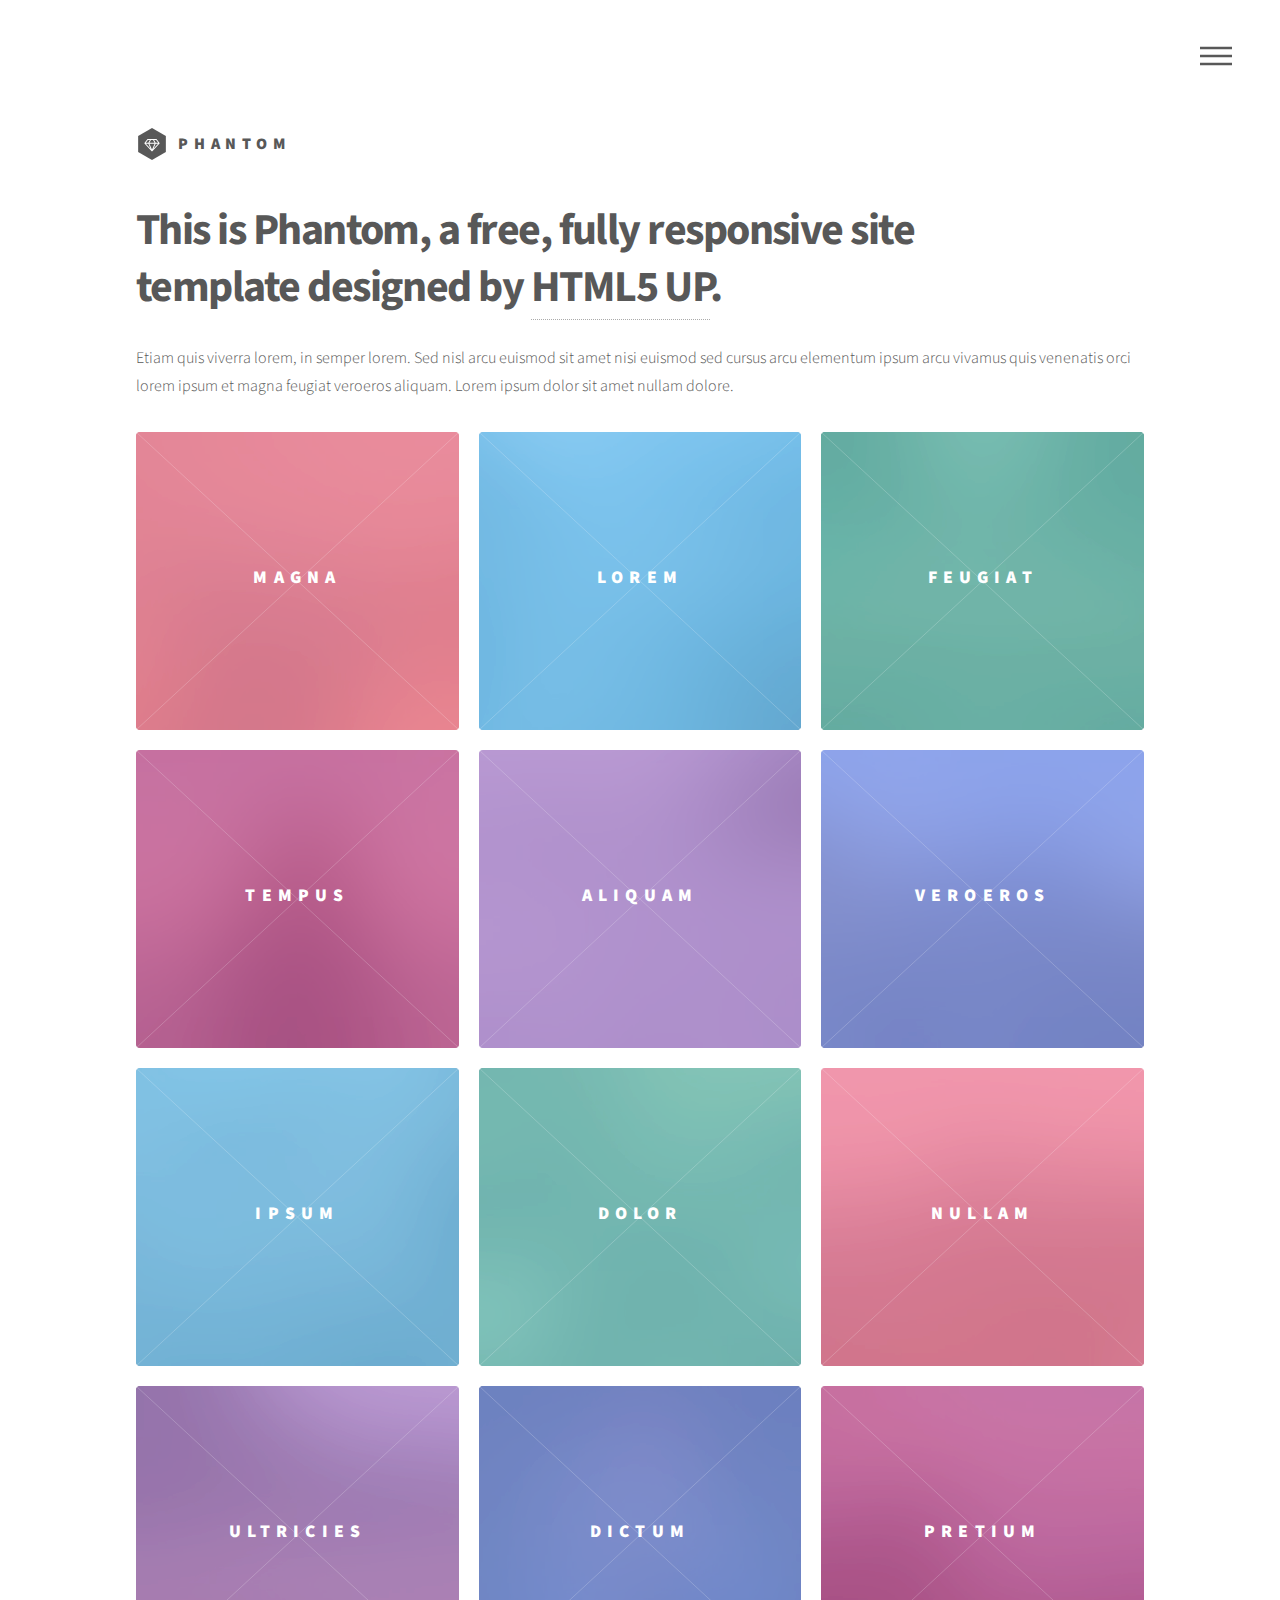
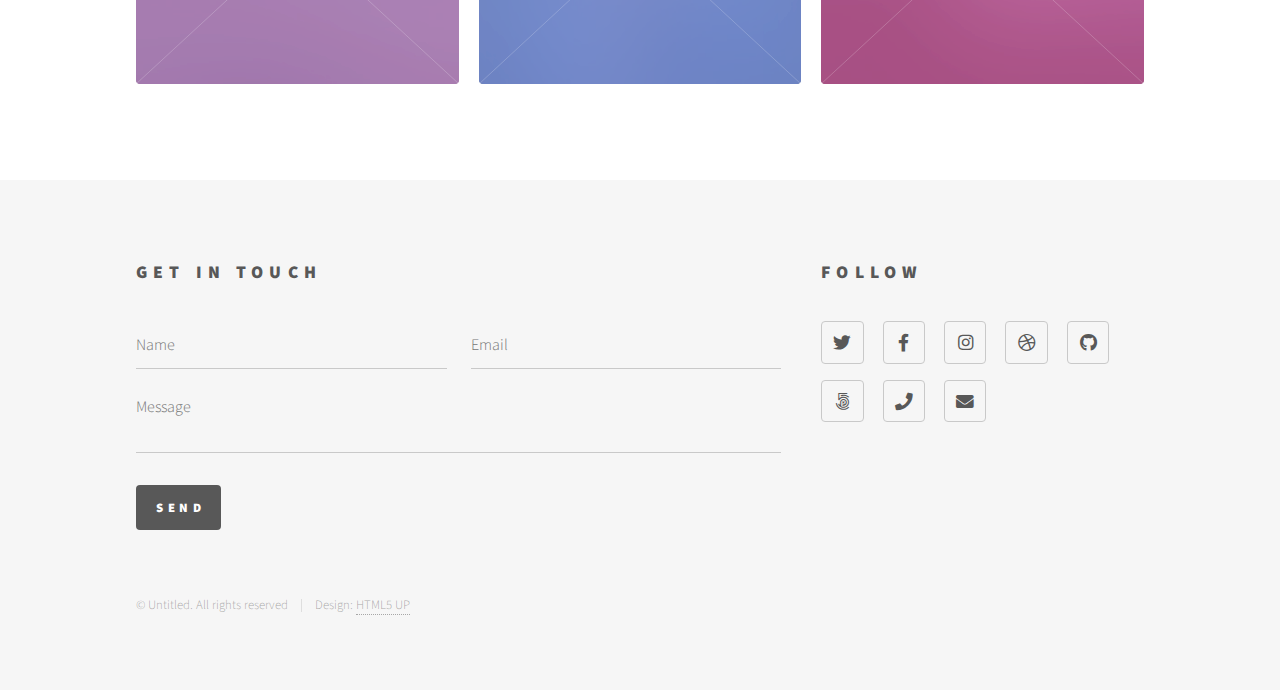
==== index.html @ d30f0645 "Upload template" ====
<!DOCTYPE HTML>
<!--
	Phantom by HTML5 UP
	html5up.net | @ajlkn
	Free for personal and commercial use under the CCA 3.0 license (html5up.net/license)
-->
<html>
	<head>
		<title>Phantom by HTML5 UP</title>
		<meta charset="utf-8" />
		<meta name="viewport" content="width=device-width, initial-scale=1, user-scalable=no" />
		<link rel="stylesheet" href="assets/css/main.css" />
		<noscript><link rel="stylesheet" href="assets/css/noscript.css" /></noscript>
	</head>
	<body class="is-preload">
		<!-- Wrapper -->
			<div id="wrapper">

				<!-- Header -->
					<header id="header">
						<div class="inner">

							<!-- Logo -->
								<a href="index.html" class="logo">
									<span class="symbol"><img src="images/logo.svg" alt="" /></span><span class="title">Phantom</span>
								</a>

							<!-- Nav -->
								<nav>
									<ul>
										<li><a href="#menu">Menu</a></li>
									</ul>
								</nav>

						</div>
					</header>

				<!-- Menu -->
					<nav id="menu">
						<h2>Menu</h2>
						<ul>
							<li><a href="index.html">Home</a></li>
							<li><a href="generic.html">Ipsum veroeros</a></li>
							<li><a href="generic.html">Tempus etiam</a></li>
							<li><a href="generic.html">Consequat dolor</a></li>
							<li><a href="elements.html">Elements</a></li>
						</ul>
					</nav>

				<!-- Main -->
					<div id="main">
						<div class="inner">
							<header>
								<h1>This is Phantom, a free, fully responsive site<br />
								template designed by <a href="http://html5up.net">HTML5 UP</a>.</h1>
								<p>Etiam quis viverra lorem, in semper lorem. Sed nisl arcu euismod sit amet nisi euismod sed cursus arcu elementum ipsum arcu vivamus quis venenatis orci lorem ipsum et magna feugiat veroeros aliquam. Lorem ipsum dolor sit amet nullam dolore.</p>
							</header>
							<section class="tiles">
								<article class="style1">
									<span class="image">
										<img src="images/pic01.jpg" alt="" />
									</span>
									<a href="generic.html">
										<h2>Magna</h2>
										<div class="content">
											<p>Sed nisl arcu euismod sit amet nisi lorem etiam dolor veroeros et feugiat.</p>
										</div>
									</a>
								</article>
								<article class="style2">
									<span class="image">
										<img src="images/pic02.jpg" alt="" />
									</span>
									<a href="generic.html">
										<h2>Lorem</h2>
										<div class="content">
											<p>Sed nisl arcu euismod sit amet nisi lorem etiam dolor veroeros et feugiat.</p>
										</div>
									</a>
								</article>
								<article class="style3">
									<span class="image">
										<img src="images/pic03.jpg" alt="" />
									</span>
									<a href="generic.html">
										<h2>Feugiat</h2>
										<div class="content">
											<p>Sed nisl arcu euismod sit amet nisi lorem etiam dolor veroeros et feugiat.</p>
										</div>
									</a>
								</article>
								<article class="style4">
									<span class="image">
										<img src="images/pic04.jpg" alt="" />
									</span>
									<a href="generic.html">
										<h2>Tempus</h2>
										<div class="content">
											<p>Sed nisl arcu euismod sit amet nisi lorem etiam dolor veroeros et feugiat.</p>
										</div>
									</a>
								</article>
								<article class="style5">
									<span class="image">
										<img src="images/pic05.jpg" alt="" />
									</span>
									<a href="generic.html">
										<h2>Aliquam</h2>
										<div class="content">
											<p>Sed nisl arcu euismod sit amet nisi lorem etiam dolor veroeros et feugiat.</p>
										</div>
									</a>
								</article>
								<article class="style6">
									<span class="image">
										<img src="images/pic06.jpg" alt="" />
									</span>
									<a href="generic.html">
										<h2>Veroeros</h2>
										<div class="content">
											<p>Sed nisl arcu euismod sit amet nisi lorem etiam dolor veroeros et feugiat.</p>
										</div>
									</a>
								</article>
								<article class="style2">
									<span class="image">
										<img src="images/pic07.jpg" alt="" />
									</span>
									<a href="generic.html">
										<h2>Ipsum</h2>
										<div class="content">
											<p>Sed nisl arcu euismod sit amet nisi lorem etiam dolor veroeros et feugiat.</p>
										</div>
									</a>
								</article>
								<article class="style3">
									<span class="image">
										<img src="images/pic08.jpg" alt="" />
									</span>
									<a href="generic.html">
										<h2>Dolor</h2>
										<div class="content">
											<p>Sed nisl arcu euismod sit amet nisi lorem etiam dolor veroeros et feugiat.</p>
										</div>
									</a>
								</article>
								<article class="style1">
									<span class="image">
										<img src="images/pic09.jpg" alt="" />
									</span>
									<a href="generic.html">
										<h2>Nullam</h2>
										<div class="content">
											<p>Sed nisl arcu euismod sit amet nisi lorem etiam dolor veroeros et feugiat.</p>
										</div>
									</a>
								</article>
								<article class="style5">
									<span class="image">
										<img src="images/pic10.jpg" alt="" />
									</span>
									<a href="generic.html">
										<h2>Ultricies</h2>
										<div class="content">
											<p>Sed nisl arcu euismod sit amet nisi lorem etiam dolor veroeros et feugiat.</p>
										</div>
									</a>
								</article>
								<article class="style6">
									<span class="image">
										<img src="images/pic11.jpg" alt="" />
									</span>
									<a href="generic.html">
										<h2>Dictum</h2>
										<div class="content">
											<p>Sed nisl arcu euismod sit amet nisi lorem etiam dolor veroeros et feugiat.</p>
										</div>
									</a>
								</article>
								<article class="style4">
									<span class="image">
										<img src="images/pic12.jpg" alt="" />
									</span>
									<a href="generic.html">
										<h2>Pretium</h2>
										<div class="content">
											<p>Sed nisl arcu euismod sit amet nisi lorem etiam dolor veroeros et feugiat.</p>
										</div>
									</a>
								</article>
							</section>
						</div>
					</div>

				<!-- Footer -->
					<footer id="footer">
						<div class="inner">
							<section>
								<h2>Get in touch</h2>
								<form method="post" action="#">
									<div class="fields">
										<div class="field half">
											<input type="text" name="name" id="name" placeholder="Name" />
										</div>
										<div class="field half">
											<input type="email" name="email" id="email" placeholder="Email" />
										</div>
										<div class="field">
											<textarea name="message" id="message" placeholder="Message"></textarea>
										</div>
									</div>
									<ul class="actions">
										<li><input type="submit" value="Send" class="primary" /></li>
									</ul>
								</form>
							</section>
							<section>
								<h2>Follow</h2>
								<ul class="icons">
									<li><a href="#" class="icon brands style2 fa-twitter"><span class="label">Twitter</span></a></li>
									<li><a href="#" class="icon brands style2 fa-facebook-f"><span class="label">Facebook</span></a></li>
									<li><a href="#" class="icon brands style2 fa-instagram"><span class="label">Instagram</span></a></li>
									<li><a href="#" class="icon brands style2 fa-dribbble"><span class="label">Dribbble</span></a></li>
									<li><a href="#" class="icon brands style2 fa-github"><span class="label">GitHub</span></a></li>
									<li><a href="#" class="icon brands style2 fa-500px"><span class="label">500px</span></a></li>
									<li><a href="#" class="icon solid style2 fa-phone"><span class="label">Phone</span></a></li>
									<li><a href="#" class="icon solid style2 fa-envelope"><span class="label">Email</span></a></li>
								</ul>
							</section>
							<ul class="copyright">
								<li>&copy; Untitled. All rights reserved</li><li>Design: <a href="http://html5up.net">HTML5 UP</a></li>
							</ul>
						</div>
					</footer>

			</div>

		<!-- Scripts -->
			<script src="assets/js/jquery.min.js"></script>
			<script src="assets/js/browser.min.js"></script>
			<script src="assets/js/breakpoints.min.js"></script>
			<script src="assets/js/util.js"></script>
			<script src="assets/js/main.js"></script>

	</body>
</html>
---- assets/css/main.css ----
@import url(fontawesome-all.min.css);
@import url("https://fonts.googleapis.com/css?family=Source+Sans+Pro:300,700,900");

/*
	Phantom by HTML5 UP
	html5up.net | @ajlkn
	Free for personal and commercial use under the CCA 3.0 license (html5up.net/license)
*/

html, body, div, span, applet, object,
iframe, h1, h2, h3, h4, h5, h6, p, blockquote,
pre, a, abbr, acronym, address, big, cite,
code, del, dfn, em, img, ins, kbd, q, s, samp,
small, strike, strong, sub, sup, tt, var, b,
u, i, center, dl, dt, dd, ol, ul, li, fieldset,
form, label, legend, table, caption, tbody,
tfoot, thead, tr, th, td, article, aside,
canvas, details, embed, figure, figcaption,
footer, header, hgroup, menu, nav, output, ruby,
section, summary, time, mark, audio, video {
	margin: 0;
	padding: 0;
	border: 0;
	font-size: 100%;
	font: inherit;
	vertical-align: baseline;}

article, aside, details, figcaption, figure,
footer, header, hgroup, menu, nav, section {
	display: block;}

body {
	line-height: 1;
}

ol, ul {
	list-style: none;
}

blockquote, q {
	quotes: none;
}

	blockquote:before, blockquote:after, q:before, q:after {
		content: '';
		content: none;
	}

table {
	border-collapse: collapse;
	border-spacing: 0;
}

body {
	-webkit-text-size-adjust: none;
}

mark {
	background-color: transparent;
	color: inherit;
}

input::-moz-focus-inner {
	border: 0;
	padding: 0;
}

input, select, textarea {
	-moz-appearance: none;
	-webkit-appearance: none;
	-ms-appearance: none;
	appearance: none;
}

/* Basic */

	@-ms-viewport {
		width: device-width;
	}

	body {
		-ms-overflow-style: scrollbar;
	}

	@media screen and (max-width: 480px) {

		html, body {
			min-width: 320px;
		}

	}

	html {
		box-sizing: border-box;
	}

	*, *:before, *:after {
		box-sizing: inherit;
	}

	body {
		background: #ffffff;
	}

		body.is-preload *, body.is-preload *:before, body.is-preload *:after {
			-moz-animation: none !important;
			-webkit-animation: none !important;
			-ms-animation: none !important;
			animation: none !important;
			-moz-transition: none !important;
			-webkit-transition: none !important;
			-ms-transition: none !important;
			transition: none !important;
		}

/* Type */

	body, input, select, textarea {
		color: #585858;
		font-family: "Source Sans Pro", Helvetica, sans-serif;
		font-size: 16pt;
		font-weight: 300;
		line-height: 1.75;
	}

		@media screen and (max-width: 1680px) {

			body, input, select, textarea {
				font-size: 14pt;
			}

		}

		@media screen and (max-width: 1280px) {

			body, input, select, textarea {
				font-size: 12pt;
			}

		}

	a {
		-moz-transition: border-bottom-color 0.2s ease, color 0.2s ease;
		-webkit-transition: border-bottom-color 0.2s ease, color 0.2s ease;
		-ms-transition: border-bottom-color 0.2s ease, color 0.2s ease;
		transition: border-bottom-color 0.2s ease, color 0.2s ease;
		text-decoration: none;
		color: #585858;
		border-bottom: dotted 1px rgba(88, 88, 88, 0.5);
	}

		a:hover {
			border-bottom-color: transparent;
			color: #f2849e !important;
		}

	strong, b {
		font-weight: 900;
	}

	em, i {
		font-style: italic;
	}

	p {
		margin: 0 0 2em 0;
	}

	h1 {
		font-size: 2.75em;
		font-weight: 700;
		line-height: 1.3;
		margin: 0 0 1em 0;
		letter-spacing: -0.035em;
	}

		h1 a {
			color: inherit;
		}

		@media screen and (max-width: 736px) {

			h1 {
				font-size: 2em;
				margin: 0 0 1em 0;
			}

		}

		@media screen and (max-width: 360px) {

			h1 {
				font-size: 1.75em;
			}

		}

	h2, h3, h4, h5, h6 {
		font-weight: 900;
		line-height: 1.5;
		margin: 0 0 2em 0;
		text-transform: uppercase;
		letter-spacing: 0.35em;
	}

		h2 a, h3 a, h4 a, h5 a, h6 a {
			color: inherit;
		}

	h2 {
		font-size: 1.1em;
	}

	h3 {
		font-size: 1em;
	}

	h4 {
		font-size: 0.8em;
	}

	h5 {
		font-size: 0.8em;
	}

	h6 {
		font-size: 0.8em;
	}

	@media screen and (max-width: 980px) {

		h1 br, h2 br, h3 br, h4 br, h5 br, h6 br {
			display: none;
		}

	}

	@media screen and (max-width: 736px) {

		h2 {
			font-size: 1em;
		}

		h3 {
			font-size: 0.8em;
		}

	}

	sub {
		font-size: 0.8em;
		position: relative;
		top: 0.5em;
	}

	sup {
		font-size: 0.8em;
		position: relative;
		top: -0.5em;
	}

	blockquote {
		border-left: solid 4px #c9c9c9;
		font-style: italic;
		margin: 0 0 2em 0;
		padding: 0.5em 0 0.5em 2em;
	}

	code {
		background: rgba(144, 144, 144, 0.075);
		border-radius: 4px;
		border: solid 1px #c9c9c9;
		font-family: "Courier New", monospace;
		font-size: 0.9em;
		margin: 0 0.25em;
		padding: 0.25em 0.65em;
	}

	pre {
		-webkit-overflow-scrolling: touch;
		font-family: "Courier New", monospace;
		font-size: 0.9em;
		margin: 0 0 2em 0;
	}

		pre code {
			display: block;
			line-height: 1.75;
			padding: 1em 1.5em;
			overflow-x: auto;
		}

	hr {
		border: 0;
		border-bottom: solid 1px #c9c9c9;
		margin: 2em 0;
	}

		hr.major {
			margin: 3em 0;
		}

	.align-left {
		text-align: left;
	}

	.align-center {
		text-align: center;
	}

	.align-right {
		text-align: right;
	}

/* Row */

	.row {
		display: flex;
		flex-wrap: wrap;
		box-sizing: border-box;
		align-items: stretch;
	}

		.row > * {
			box-sizing: border-box;
		}

		.row.gtr-uniform > * > :last-child {
			margin-bottom: 0;
		}

		.row.aln-left {
			justify-content: flex-start;
		}

		.row.aln-center {
			justify-content: center;
		}

		.row.aln-right {
			justify-content: flex-end;
		}

		.row.aln-top {
			align-items: flex-start;
		}

		.row.aln-middle {
			align-items: center;
		}

		.row.aln-bottom {
			align-items: flex-end;
		}

		.row > .imp {
			order: -1;
		}

		.row > .col-1 {
			width: 8.33333%;
		}

		.row > .off-1 {
			margin-left: 8.33333%;
		}

		.row > .col-2 {
			width: 16.66667%;
		}

		.row > .off-2 {
			margin-left: 16.66667%;
		}

		.row > .col-3 {
			width: 25%;
		}

		.row > .off-3 {
			margin-left: 25%;
		}

		.row > .col-4 {
			width: 33.33333%;
		}

		.row > .off-4 {
			margin-left: 33.33333%;
		}

		.row > .col-5 {
			width: 41.66667%;
		}

		.row > .off-5 {
			margin-left: 41.66667%;
		}

		.row > .col-6 {
			width: 50%;
		}

		.row > .off-6 {
			margin-left: 50%;
		}

		.row > .col-7 {
			width: 58.33333%;
		}

		.row > .off-7 {
			margin-left: 58.33333%;
		}

		.row > .col-8 {
			width: 66.66667%;
		}

		.row > .off-8 {
			margin-left: 66.66667%;
		}

		.row > .col-9 {
			width: 75%;
		}

		.row > .off-9 {
			margin-left: 75%;
		}

		.row > .col-10 {
			width: 83.33333%;
		}

		.row > .off-10 {
			margin-left: 83.33333%;
		}

		.row > .col-11 {
			width: 91.66667%;
		}

		.row > .off-11 {
			margin-left: 91.66667%;
		}

		.row > .col-12 {
			width: 100%;
		}

		.row > .off-12 {
			margin-left: 100%;
		}

		.row.gtr-0 {
			margin-top: 0;
			margin-left: 0em;
		}

			.row.gtr-0 > * {
				padding: 0 0 0 0em;
			}

			.row.gtr-0.gtr-uniform {
				margin-top: 0em;
			}

				.row.gtr-0.gtr-uniform > * {
					padding-top: 0em;
				}

		.row.gtr-25 {
			margin-top: 0;
			margin-left: -0.5em;
		}

			.row.gtr-25 > * {
				padding: 0 0 0 0.5em;
			}

			.row.gtr-25.gtr-uniform {
				margin-top: -0.5em;
			}

				.row.gtr-25.gtr-uniform > * {
					padding-top: 0.5em;
				}

		.row.gtr-50 {
			margin-top: 0;
			margin-left: -1em;
		}

			.row.gtr-50 > * {
				padding: 0 0 0 1em;
			}

			.row.gtr-50.gtr-uniform {
				margin-top: -1em;
			}

				.row.gtr-50.gtr-uniform > * {
					padding-top: 1em;
				}

		.row {
			margin-top: 0;
			margin-left: -2em;
		}

			.row > * {
				padding: 0 0 0 2em;
			}

			.row.gtr-uniform {
				margin-top: -2em;
			}

				.row.gtr-uniform > * {
					padding-top: 2em;
				}

		.row.gtr-150 {
			margin-top: 0;
			margin-left: -3em;
		}

			.row.gtr-150 > * {
				padding: 0 0 0 3em;
			}

			.row.gtr-150.gtr-uniform {
				margin-top: -3em;
			}

				.row.gtr-150.gtr-uniform > * {
					padding-top: 3em;
				}

		.row.gtr-200 {
			margin-top: 0;
			margin-left: -4em;
		}

			.row.gtr-200 > * {
				padding: 0 0 0 4em;
			}

			.row.gtr-200.gtr-uniform {
				margin-top: -4em;
			}

				.row.gtr-200.gtr-uniform > * {
					padding-top: 4em;
				}

		@media screen and (max-width: 1680px) {

			.row {
				display: flex;
				flex-wrap: wrap;
				box-sizing: border-box;
				align-items: stretch;
			}

				.row > * {
					box-sizing: border-box;
				}

				.row.gtr-uniform > * > :last-child {
					margin-bottom: 0;
				}

				.row.aln-left {
					justify-content: flex-start;
				}

				.row.aln-center {
					justify-content: center;
				}

				.row.aln-right {
					justify-content: flex-end;
				}

				.row.aln-top {
					align-items: flex-start;
				}

				.row.aln-middle {
					align-items: center;
				}

				.row.aln-bottom {
					align-items: flex-end;
				}

				.row > .imp-xlarge {
					order: -1;
				}

				.row > .col-1-xlarge {
					width: 8.33333%;
				}

				.row > .off-1-xlarge {
					margin-left: 8.33333%;
				}

				.row > .col-2-xlarge {
					width: 16.66667%;
				}

				.row > .off-2-xlarge {
					margin-left: 16.66667%;
				}

				.row > .col-3-xlarge {
					width: 25%;
				}

				.row > .off-3-xlarge {
					margin-left: 25%;
				}

				.row > .col-4-xlarge {
					width: 33.33333%;
				}

				.row > .off-4-xlarge {
					margin-left: 33.33333%;
				}

				.row > .col-5-xlarge {
					width: 41.66667%;
				}

				.row > .off-5-xlarge {
					margin-left: 41.66667%;
				}

				.row > .col-6-xlarge {
					width: 50%;
				}

				.row > .off-6-xlarge {
					margin-left: 50%;
				}

				.row > .col-7-xlarge {
					width: 58.33333%;
				}

				.row > .off-7-xlarge {
					margin-left: 58.33333%;
				}

				.row > .col-8-xlarge {
					width: 66.66667%;
				}

				.row > .off-8-xlarge {
					margin-left: 66.66667%;
				}

				.row > .col-9-xlarge {
					width: 75%;
				}

				.row > .off-9-xlarge {
					margin-left: 75%;
				}

				.row > .col-10-xlarge {
					width: 83.33333%;
				}

				.row > .off-10-xlarge {
					margin-left: 83.33333%;
				}

				.row > .col-11-xlarge {
					width: 91.66667%;
				}

				.row > .off-11-xlarge {
					margin-left: 91.66667%;
				}

				.row > .col-12-xlarge {
					width: 100%;
				}

				.row > .off-12-xlarge {
					margin-left: 100%;
				}

				.row.gtr-0 {
					margin-top: 0;
					margin-left: 0em;
				}

					.row.gtr-0 > * {
						padding: 0 0 0 0em;
					}

					.row.gtr-0.gtr-uniform {
						margin-top: 0em;
					}

						.row.gtr-0.gtr-uniform > * {
							padding-top: 0em;
						}

				.row.gtr-25 {
					margin-top: 0;
					margin-left: -0.5em;
				}

					.row.gtr-25 > * {
						padding: 0 0 0 0.5em;
					}

					.row.gtr-25.gtr-uniform {
						margin-top: -0.5em;
					}

						.row.gtr-25.gtr-uniform > * {
							padding-top: 0.5em;
						}

				.row.gtr-50 {
					margin-top: 0;
					margin-left: -1em;
				}

					.row.gtr-50 > * {
						padding: 0 0 0 1em;
					}

					.row.gtr-50.gtr-uniform {
						margin-top: -1em;
					}

						.row.gtr-50.gtr-uniform > * {
							padding-top: 1em;
						}

				.row {
					margin-top: 0;
					margin-left: -2em;
				}

					.row > * {
						padding: 0 0 0 2em;
					}

					.row.gtr-uniform {
						margin-top: -2em;
					}

						.row.gtr-uniform > * {
							padding-top: 2em;
						}

				.row.gtr-150 {
					margin-top: 0;
					margin-left: -3em;
				}

					.row.gtr-150 > * {
						padding: 0 0 0 3em;
					}

					.row.gtr-150.gtr-uniform {
						margin-top: -3em;
					}

						.row.gtr-150.gtr-uniform > * {
							padding-top: 3em;
						}

				.row.gtr-200 {
					margin-top: 0;
					margin-left: -4em;
				}

					.row.gtr-200 > * {
						padding: 0 0 0 4em;
					}

					.row.gtr-200.gtr-uniform {
						margin-top: -4em;
					}

						.row.gtr-200.gtr-uniform > * {
							padding-top: 4em;
						}

		}

		@media screen and (max-width: 1280px) {

			.row {
				display: flex;
				flex-wrap: wrap;
				box-sizing: border-box;
				align-items: stretch;
			}

				.row > * {
					box-sizing: border-box;
				}

				.row.gtr-uniform > * > :last-child {
					margin-bottom: 0;
				}

				.row.aln-left {
					justify-content: flex-start;
				}

				.row.aln-center {
					justify-content: center;
				}

				.row.aln-right {
					justify-content: flex-end;
				}

				.row.aln-top {
					align-items: flex-start;
				}

				.row.aln-middle {
					align-items: center;
				}

				.row.aln-bottom {
					align-items: flex-end;
				}

				.row > .imp-large {
					order: -1;
				}

				.row > .col-1-large {
					width: 8.33333%;
				}

				.row > .off-1-large {
					margin-left: 8.33333%;
				}

				.row > .col-2-large {
					width: 16.66667%;
				}

				.row > .off-2-large {
					margin-left: 16.66667%;
				}

				.row > .col-3-large {
					width: 25%;
				}

				.row > .off-3-large {
					margin-left: 25%;
				}

				.row > .col-4-large {
					width: 33.33333%;
				}

				.row > .off-4-large {
					margin-left: 33.33333%;
				}

				.row > .col-5-large {
					width: 41.66667%;
				}

				.row > .off-5-large {
					margin-left: 41.66667%;
				}

				.row > .col-6-large {
					width: 50%;
				}

				.row > .off-6-large {
					margin-left: 50%;
				}

				.row > .col-7-large {
					width: 58.33333%;
				}

				.row > .off-7-large {
					margin-left: 58.33333%;
				}

				.row > .col-8-large {
					width: 66.66667%;
				}

				.row > .off-8-large {
					margin-left: 66.66667%;
				}

				.row > .col-9-large {
					width: 75%;
				}

				.row > .off-9-large {
					margin-left: 75%;
				}

				.row > .col-10-large {
					width: 83.33333%;
				}

				.row > .off-10-large {
					margin-left: 83.33333%;
				}

				.row > .col-11-large {
					width: 91.66667%;
				}

				.row > .off-11-large {
					margin-left: 91.66667%;
				}

				.row > .col-12-large {
					width: 100%;
				}

				.row > .off-12-large {
					margin-left: 100%;
				}

				.row.gtr-0 {
					margin-top: 0;
					margin-left: 0em;
				}

					.row.gtr-0 > * {
						padding: 0 0 0 0em;
					}

					.row.gtr-0.gtr-uniform {
						margin-top: 0em;
					}

						.row.gtr-0.gtr-uniform > * {
							padding-top: 0em;
						}

				.row.gtr-25 {
					margin-top: 0;
					margin-left: -0.5em;
				}

					.row.gtr-25 > * {
						padding: 0 0 0 0.5em;
					}

					.row.gtr-25.gtr-uniform {
						margin-top: -0.5em;
					}

						.row.gtr-25.gtr-uniform > * {
							padding-top: 0.5em;
						}

				.row.gtr-50 {
					margin-top: 0;
					margin-left: -1em;
				}

					.row.gtr-50 > * {
						padding: 0 0 0 1em;
					}

					.row.gtr-50.gtr-uniform {
						margin-top: -1em;
					}

						.row.gtr-50.gtr-uniform > * {
							padding-top: 1em;
						}

				.row {
					margin-top: 0;
					margin-left: -2em;
				}

					.row > * {
						padding: 0 0 0 2em;
					}

					.row.gtr-uniform {
						margin-top: -2em;
					}

						.row.gtr-uniform > * {
							padding-top: 2em;
						}

				.row.gtr-150 {
					margin-top: 0;
					margin-left: -3em;
				}

					.row.gtr-150 > * {
						padding: 0 0 0 3em;
					}

					.row.gtr-150.gtr-uniform {
						margin-top: -3em;
					}

						.row.gtr-150.gtr-uniform > * {
							padding-top: 3em;
						}

				.row.gtr-200 {
					margin-top: 0;
					margin-left: -4em;
				}

					.row.gtr-200 > * {
						padding: 0 0 0 4em;
					}

					.row.gtr-200.gtr-uniform {
						margin-top: -4em;
					}

						.row.gtr-200.gtr-uniform > * {
							padding-top: 4em;
						}

		}

		@media screen and (max-width: 980px) {

			.row {
				display: flex;
				flex-wrap: wrap;
				box-sizing: border-box;
				align-items: stretch;
			}

				.row > * {
					box-sizing: border-box;
				}

				.row.gtr-uniform > * > :last-child {
					margin-bottom: 0;
				}

				.row.aln-left {
					justify-content: flex-start;
				}

				.row.aln-center {
					justify-content: center;
				}

				.row.aln-right {
					justify-content: flex-end;
				}

				.row.aln-top {
					align-items: flex-start;
				}

				.row.aln-middle {
					align-items: center;
				}

				.row.aln-bottom {
					align-items: flex-end;
				}

				.row > .imp-medium {
					order: -1;
				}

				.row > .col-1-medium {
					width: 8.33333%;
				}

				.row > .off-1-medium {
					margin-left: 8.33333%;
				}

				.row > .col-2-medium {
					width: 16.66667%;
				}

				.row > .off-2-medium {
					margin-left: 16.66667%;
				}

				.row > .col-3-medium {
					width: 25%;
				}

				.row > .off-3-medium {
					margin-left: 25%;
				}

				.row > .col-4-medium {
					width: 33.33333%;
				}

				.row > .off-4-medium {
					margin-left: 33.33333%;
				}

				.row > .col-5-medium {
					width: 41.66667%;
				}

				.row > .off-5-medium {
					margin-left: 41.66667%;
				}

				.row > .col-6-medium {
					width: 50%;
				}

				.row > .off-6-medium {
					margin-left: 50%;
				}

				.row > .col-7-medium {
					width: 58.33333%;
				}

				.row > .off-7-medium {
					margin-left: 58.33333%;
				}

				.row > .col-8-medium {
					width: 66.66667%;
				}

				.row > .off-8-medium {
					margin-left: 66.66667%;
				}

				.row > .col-9-medium {
					width: 75%;
				}

				.row > .off-9-medium {
					margin-left: 75%;
				}

				.row > .col-10-medium {
					width: 83.33333%;
				}

				.row > .off-10-medium {
					margin-left: 83.33333%;
				}

				.row > .col-11-medium {
					width: 91.66667%;
				}

				.row > .off-11-medium {
					margin-left: 91.66667%;
				}

				.row > .col-12-medium {
					width: 100%;
				}

				.row > .off-12-medium {
					margin-left: 100%;
				}

				.row.gtr-0 {
					margin-top: 0;
					margin-left: 0em;
				}

					.row.gtr-0 > * {
						padding: 0 0 0 0em;
					}

					.row.gtr-0.gtr-uniform {
						margin-top: 0em;
					}

						.row.gtr-0.gtr-uniform > * {
							padding-top: 0em;
						}

				.row.gtr-25 {
					margin-top: 0;
					margin-left: -0.375em;
				}

					.row.gtr-25 > * {
						padding: 0 0 0 0.375em;
					}

					.row.gtr-25.gtr-uniform {
						margin-top: -0.375em;
					}

						.row.gtr-25.gtr-uniform > * {
							padding-top: 0.375em;
						}

				.row.gtr-50 {
					margin-top: 0;
					margin-left: -0.75em;
				}

					.row.gtr-50 > * {
						padding: 0 0 0 0.75em;
					}

					.row.gtr-50.gtr-uniform {
						margin-top: -0.75em;
					}

						.row.gtr-50.gtr-uniform > * {
							padding-top: 0.75em;
						}

				.row {
					margin-top: 0;
					margin-left: -1.5em;
				}

					.row > * {
						padding: 0 0 0 1.5em;
					}

					.row.gtr-uniform {
						margin-top: -1.5em;
					}

						.row.gtr-uniform > * {
							padding-top: 1.5em;
						}

				.row.gtr-150 {
					margin-top: 0;
					margin-left: -2.25em;
				}

					.row.gtr-150 > * {
						padding: 0 0 0 2.25em;
					}

					.row.gtr-150.gtr-uniform {
						margin-top: -2.25em;
					}

						.row.gtr-150.gtr-uniform > * {
							padding-top: 2.25em;
						}

				.row.gtr-200 {
					margin-top: 0;
					margin-left: -3em;
				}

					.row.gtr-200 > * {
						padding: 0 0 0 3em;
					}

					.row.gtr-200.gtr-uniform {
						margin-top: -3em;
					}

						.row.gtr-200.gtr-uniform > * {
							padding-top: 3em;
						}

		}

		@media screen and (max-width: 736px) {

			.row {
				display: flex;
				flex-wrap: wrap;
				box-sizing: border-box;
				align-items: stretch;
			}

				.row > * {
					box-sizing: border-box;
				}

				.row.gtr-uniform > * > :last-child {
					margin-bottom: 0;
				}

				.row.aln-left {
					justify-content: flex-start;
				}

				.row.aln-center {
					justify-content: center;
				}

				.row.aln-right {
					justify-content: flex-end;
				}

				.row.aln-top {
					align-items: flex-start;
				}

				.row.aln-middle {
					align-items: center;
				}

				.row.aln-bottom {
					align-items: flex-end;
				}

				.row > .imp-small {
					order: -1;
				}

				.row > .col-1-small {
					width: 8.33333%;
				}

				.row > .off-1-small {
					margin-left: 8.33333%;
				}

				.row > .col-2-small {
					width: 16.66667%;
				}

				.row > .off-2-small {
					margin-left: 16.66667%;
				}

				.row > .col-3-small {
					width: 25%;
				}

				.row > .off-3-small {
					margin-left: 25%;
				}

				.row > .col-4-small {
					width: 33.33333%;
				}

				.row > .off-4-small {
					margin-left: 33.33333%;
				}

				.row > .col-5-small {
					width: 41.66667%;
				}

				.row > .off-5-small {
					margin-left: 41.66667%;
				}

				.row > .col-6-small {
					width: 50%;
				}

				.row > .off-6-small {
					margin-left: 50%;
				}

				.row > .col-7-small {
					width: 58.33333%;
				}

				.row > .off-7-small {
					margin-left: 58.33333%;
				}

				.row > .col-8-small {
					width: 66.66667%;
				}

				.row > .off-8-small {
					margin-left: 66.66667%;
				}

				.row > .col-9-small {
					width: 75%;
				}

				.row > .off-9-small {
					margin-left: 75%;
				}

				.row > .col-10-small {
					width: 83.33333%;
				}

				.row > .off-10-small {
					margin-left: 83.33333%;
				}

				.row > .col-11-small {
					width: 91.66667%;
				}

				.row > .off-11-small {
					margin-left: 91.66667%;
				}

				.row > .col-12-small {
					width: 100%;
				}

				.row > .off-12-small {
					margin-left: 100%;
				}

				.row.gtr-0 {
					margin-top: 0;
					margin-left: 0em;
				}

					.row.gtr-0 > * {
						padding: 0 0 0 0em;
					}

					.row.gtr-0.gtr-uniform {
						margin-top: 0em;
					}

						.row.gtr-0.gtr-uniform > * {
							padding-top: 0em;
						}

				.row.gtr-25 {
					margin-top: 0;
					margin-left: -0.25em;
				}

					.row.gtr-25 > * {
						padding: 0 0 0 0.25em;
					}

					.row.gtr-25.gtr-uniform {
						margin-top: -0.25em;
					}

						.row.gtr-25.gtr-uniform > * {
							padding-top: 0.25em;
						}

				.row.gtr-50 {
					margin-top: 0;
					margin-left: -0.5em;
				}

					.row.gtr-50 > * {
						padding: 0 0 0 0.5em;
					}

					.row.gtr-50.gtr-uniform {
						margin-top: -0.5em;
					}

						.row.gtr-50.gtr-uniform > * {
							padding-top: 0.5em;
						}

				.row {
					margin-top: 0;
					margin-left: -1em;
				}

					.row > * {
						padding: 0 0 0 1em;
					}

					.row.gtr-uniform {
						margin-top: -1em;
					}

						.row.gtr-uniform > * {
							padding-top: 1em;
						}

				.row.gtr-150 {
					margin-top: 0;
					margin-left: -1.5em;
				}

					.row.gtr-150 > * {
						padding: 0 0 0 1.5em;
					}

					.row.gtr-150.gtr-uniform {
						margin-top: -1.5em;
					}

						.row.gtr-150.gtr-uniform > * {
							padding-top: 1.5em;
						}

				.row.gtr-200 {
					margin-top: 0;
					margin-left: -2em;
				}

					.row.gtr-200 > * {
						padding: 0 0 0 2em;
					}

					.row.gtr-200.gtr-uniform {
						margin-top: -2em;
					}

						.row.gtr-200.gtr-uniform > * {
							padding-top: 2em;
						}

		}

		@media screen and (max-width: 480px) {

			.row {
				display: flex;
				flex-wrap: wrap;
				box-sizing: border-box;
				align-items: stretch;
			}

				.row > * {
					box-sizing: border-box;
				}

				.row.gtr-uniform > * > :last-child {
					margin-bottom: 0;
				}

				.row.aln-left {
					justify-content: flex-start;
				}

				.row.aln-center {
					justify-content: center;
				}

				.row.aln-right {
					justify-content: flex-end;
				}

				.row.aln-top {
					align-items: flex-start;
				}

				.row.aln-middle {
					align-items: center;
				}

				.row.aln-bottom {
					align-items: flex-end;
				}

				.row > .imp-xsmall {
					order: -1;
				}

				.row > .col-1-xsmall {
					width: 8.33333%;
				}

				.row > .off-1-xsmall {
					margin-left: 8.33333%;
				}

				.row > .col-2-xsmall {
					width: 16.66667%;
				}

				.row > .off-2-xsmall {
					margin-left: 16.66667%;
				}

				.row > .col-3-xsmall {
					width: 25%;
				}

				.row > .off-3-xsmall {
					margin-left: 25%;
				}

				.row > .col-4-xsmall {
					width: 33.33333%;
				}

				.row > .off-4-xsmall {
					margin-left: 33.33333%;
				}

				.row > .col-5-xsmall {
					width: 41.66667%;
				}

				.row > .off-5-xsmall {
					margin-left: 41.66667%;
				}

				.row > .col-6-xsmall {
					width: 50%;
				}

				.row > .off-6-xsmall {
					margin-left: 50%;
				}

				.row > .col-7-xsmall {
					width: 58.33333%;
				}

				.row > .off-7-xsmall {
					margin-left: 58.33333%;
				}

				.row > .col-8-xsmall {
					width: 66.66667%;
				}

				.row > .off-8-xsmall {
					margin-left: 66.66667%;
				}

				.row > .col-9-xsmall {
					width: 75%;
				}

				.row > .off-9-xsmall {
					margin-left: 75%;
				}

				.row > .col-10-xsmall {
					width: 83.33333%;
				}

				.row > .off-10-xsmall {
					margin-left: 83.33333%;
				}

				.row > .col-11-xsmall {
					width: 91.66667%;
				}

				.row > .off-11-xsmall {
					margin-left: 91.66667%;
				}

				.row > .col-12-xsmall {
					width: 100%;
				}

				.row > .off-12-xsmall {
					margin-left: 100%;
				}

				.row.gtr-0 {
					margin-top: 0;
					margin-left: 0em;
				}

					.row.gtr-0 > * {
						padding: 0 0 0 0em;
					}

					.row.gtr-0.gtr-uniform {
						margin-top: 0em;
					}

						.row.gtr-0.gtr-uniform > * {
							padding-top: 0em;
						}

				.row.gtr-25 {
					margin-top: 0;
					margin-left: -0.25em;
				}

					.row.gtr-25 > * {
						padding: 0 0 0 0.25em;
					}

					.row.gtr-25.gtr-uniform {
						margin-top: -0.25em;
					}

						.row.gtr-25.gtr-uniform > * {
							padding-top: 0.25em;
						}

				.row.gtr-50 {
					margin-top: 0;
					margin-left: -0.5em;
				}

					.row.gtr-50 > * {
						padding: 0 0 0 0.5em;
					}

					.row.gtr-50.gtr-uniform {
						margin-top: -0.5em;
					}

						.row.gtr-50.gtr-uniform > * {
							padding-top: 0.5em;
						}

				.row {
					margin-top: 0;
					margin-left: -1em;
				}

					.row > * {
						padding: 0 0 0 1em;
					}

					.row.gtr-uniform {
						margin-top: -1em;
					}

						.row.gtr-uniform > * {
							padding-top: 1em;
						}

				.row.gtr-150 {
					margin-top: 0;
					margin-left: -1.5em;
				}

					.row.gtr-150 > * {
						padding: 0 0 0 1.5em;
					}

					.row.gtr-150.gtr-uniform {
						margin-top: -1.5em;
					}

						.row.gtr-150.gtr-uniform > * {
							padding-top: 1.5em;
						}

				.row.gtr-200 {
					margin-top: 0;
					margin-left: -2em;
				}

					.row.gtr-200 > * {
						padding: 0 0 0 2em;
					}

					.row.gtr-200.gtr-uniform {
						margin-top: -2em;
					}

						.row.gtr-200.gtr-uniform > * {
							padding-top: 2em;
						}

		}

/* Section/Article */

	section.special, article.special {
		text-align: center;
	}

	header p {
		margin-top: -1em;
	}

	@media screen and (max-width: 736px) {

		header p {
			margin-top: 0;
		}

	}

/* Icon */

	.icon {
		text-decoration: none;
		border-bottom: none;
		position: relative;
	}

		.icon:before {
			-moz-osx-font-smoothing: grayscale;
			-webkit-font-smoothing: antialiased;
			display: inline-block;
			font-style: normal;
			font-variant: normal;
			text-rendering: auto;
			line-height: 1;
			text-transform: none !important;
			font-family: 'Font Awesome 5 Free';
			font-weight: 400;
		}

		.icon > .label {
			display: none;
		}

		.icon:before {
			line-height: inherit;
		}

		.icon.solid:before {
			font-weight: 900;
		}

		.icon.brands:before {
			font-family: 'Font Awesome 5 Brands';
		}

		.icon.style2 {
			-moz-transition: background-color 0.2s ease-in-out, color 0.2s ease-in-out, border-color 0.2s ease-in-out;
			-webkit-transition: background-color 0.2s ease-in-out, color 0.2s ease-in-out, border-color 0.2s ease-in-out;
			-ms-transition: background-color 0.2s ease-in-out, color 0.2s ease-in-out, border-color 0.2s ease-in-out;
			transition: background-color 0.2s ease-in-out, color 0.2s ease-in-out, border-color 0.2s ease-in-out;
			background-color: transparent;
			border: solid 1px #c9c9c9;
			border-radius: 4px;
			width: 2.65em;
			height: 2.65em;
			display: inline-block;
			text-align: center;
			line-height: 2.65em;
			color: inherit;
		}

			.icon.style2:before {
				font-size: 1.1em;
			}

			.icon.style2:hover {
				color: #f2849e;
				border-color: #f2849e;
			}

			.icon.style2:active {
				background-color: rgba(242, 132, 158, 0.1);
			}

/* List */

	ol {
		list-style: decimal;
		margin: 0 0 2em 0;
		padding-left: 1.25em;
	}

		ol li {
			padding-left: 0.25em;
		}

	ul {
		list-style: disc;
		margin: 0 0 2em 0;
		padding-left: 1em;
	}

		ul li {
			padding-left: 0.5em;
		}

		ul.alt {
			list-style: none;
			padding-left: 0;
		}

			ul.alt li {
				border-top: solid 1px #c9c9c9;
				padding: 0.5em 0;
			}

				ul.alt li:first-child {
					border-top: 0;
					padding-top: 0;
				}

	dl {
		margin: 0 0 2em 0;
	}

		dl dt {
			display: block;
			font-weight: 900;
			margin: 0 0 1em 0;
		}

		dl dd {
			margin-left: 2em;
		}

/* Actions */

	ul.actions {
		display: -moz-flex;
		display: -webkit-flex;
		display: -ms-flex;
		display: flex;
		cursor: default;
		list-style: none;
		margin-left: -1em;
		padding-left: 0;
	}

		ul.actions li {
			padding: 0 0 0 1em;
			vertical-align: middle;
		}

		ul.actions.special {
			-moz-justify-content: center;
			-webkit-justify-content: center;
			-ms-justify-content: center;
			justify-content: center;
			width: 100%;
			margin-left: 0;
		}

			ul.actions.special li:first-child {
				padding-left: 0;
			}

		ul.actions.stacked {
			-moz-flex-direction: column;
			-webkit-flex-direction: column;
			-ms-flex-direction: column;
			flex-direction: column;
			margin-left: 0;
		}

			ul.actions.stacked li {
				padding: 1.3em 0 0 0;
			}

				ul.actions.stacked li:first-child {
					padding-top: 0;
				}

		ul.actions.fit {
			width: calc(100% + 1em);
		}

			ul.actions.fit li {
				-moz-flex-grow: 1;
				-webkit-flex-grow: 1;
				-ms-flex-grow: 1;
				flex-grow: 1;
				-moz-flex-shrink: 1;
				-webkit-flex-shrink: 1;
				-ms-flex-shrink: 1;
				flex-shrink: 1;
				width: 100%;
			}

				ul.actions.fit li > * {
					width: 100%;
				}

			ul.actions.fit.stacked {
				width: 100%;
			}

		@media screen and (max-width: 480px) {

			ul.actions:not(.fixed) {
				-moz-flex-direction: column;
				-webkit-flex-direction: column;
				-ms-flex-direction: column;
				flex-direction: column;
				margin-left: 0;
				width: 100% !important;
			}

				ul.actions:not(.fixed) li {
					-moz-flex-grow: 1;
					-webkit-flex-grow: 1;
					-ms-flex-grow: 1;
					flex-grow: 1;
					-moz-flex-shrink: 1;
					-webkit-flex-shrink: 1;
					-ms-flex-shrink: 1;
					flex-shrink: 1;
					padding: 1em 0 0 0;
					text-align: center;
					width: 100%;
				}

					ul.actions:not(.fixed) li > * {
						width: 100%;
					}

					ul.actions:not(.fixed) li:first-child {
						padding-top: 0;
					}

					ul.actions:not(.fixed) li input[type="submit"],
					ul.actions:not(.fixed) li input[type="reset"],
					ul.actions:not(.fixed) li input[type="button"],
					ul.actions:not(.fixed) li button,
					ul.actions:not(.fixed) li .button {
						width: 100%;
					}

						ul.actions:not(.fixed) li input[type="submit"].icon:before,
						ul.actions:not(.fixed) li input[type="reset"].icon:before,
						ul.actions:not(.fixed) li input[type="button"].icon:before,
						ul.actions:not(.fixed) li button.icon:before,
						ul.actions:not(.fixed) li .button.icon:before {
							margin-left: -0.5rem;
						}

		}

/* Icons */

	ul.icons {
		cursor: default;
		list-style: none;
		padding-left: 0;
		margin: -1em 0 2em -1em;
	}

		ul.icons li {
			display: inline-block;
			padding: 1em 0 0 1em;
		}

/* Form */

	form {
		margin: 0 0 2em 0;
		overflow-x: hidden;
	}

		form > :last-child {
			margin-bottom: 0;
		}

		form > .fields {
			display: -moz-flex;
			display: -webkit-flex;
			display: -ms-flex;
			display: flex;
			-moz-flex-wrap: wrap;
			-webkit-flex-wrap: wrap;
			-ms-flex-wrap: wrap;
			flex-wrap: wrap;
			width: calc(100% + 3em);
			margin: -1.5em 0 2em -1.5em;
		}

			form > .fields > .field {
				-moz-flex-grow: 0;
				-webkit-flex-grow: 0;
				-ms-flex-grow: 0;
				flex-grow: 0;
				-moz-flex-shrink: 0;
				-webkit-flex-shrink: 0;
				-ms-flex-shrink: 0;
				flex-shrink: 0;
				padding: 1.5em 0 0 1.5em;
				width: calc(100% - 1.5em);
			}

				form > .fields > .field.half {
					width: calc(50% - 0.75em);
				}

				form > .fields > .field.third {
					width: calc(100%/3 - 0.5em);
				}

				form > .fields > .field.quarter {
					width: calc(25% - 0.375em);
				}

		@media screen and (max-width: 480px) {

			form > .fields {
				width: calc(100% + 3em);
				margin: -1.5em 0 2em -1.5em;
			}

				form > .fields > .field {
					padding: 1.5em 0 0 1.5em;
					width: calc(100% - 1.5em);
				}

					form > .fields > .field.half {
						width: calc(100% - 1.5em);
					}

					form > .fields > .field.third {
						width: calc(100% - 1.5em);
					}

					form > .fields > .field.quarter {
						width: calc(100% - 1.5em);
					}

		}

	label {
		display: block;
		font-size: 0.9em;
		font-weight: 900;
		margin: 0 0 1em 0;
	}

	input[type="text"],
	input[type="password"],
	input[type="email"],
	input[type="tel"],
	select,
	textarea {
		-moz-appearance: none;
		-webkit-appearance: none;
		-ms-appearance: none;
		appearance: none;
		background-color: transparent;
		border: none;
		border-radius: 0;
		border-bottom: solid 1px #c9c9c9;
		color: inherit;
		display: block;
		outline: 0;
		padding: 0;
		text-decoration: none;
		width: 100%;
	}

		input[type="text"]:invalid,
		input[type="password"]:invalid,
		input[type="email"]:invalid,
		input[type="tel"]:invalid,
		select:invalid,
		textarea:invalid {
			box-shadow: none;
		}

		input[type="text"]:focus,
		input[type="password"]:focus,
		input[type="email"]:focus,
		input[type="tel"]:focus,
		select:focus,
		textarea:focus {
			border-bottom-color: #f2849e;
			box-shadow: inset 0 -1px 0 0 #f2849e;
		}

	select {
		background-image: url("data:image/svg+xml;charset=utf8,%3Csvg xmlns='http://www.w3.org/2000/svg' width='40' height='40' preserveAspectRatio='none' viewBox='0 0 40 40'%3E%3Cpath d='M9.4,12.3l10.4,10.4l10.4-10.4c0.2-0.2,0.5-0.4,0.9-0.4c0.3,0,0.6,0.1,0.9,0.4l3.3,3.3c0.2,0.2,0.4,0.5,0.4,0.9 c0,0.4-0.1,0.6-0.4,0.9L20.7,31.9c-0.2,0.2-0.5,0.4-0.9,0.4c-0.3,0-0.6-0.1-0.9-0.4L4.3,17.3c-0.2-0.2-0.4-0.5-0.4-0.9 c0-0.4,0.1-0.6,0.4-0.9l3.3-3.3c0.2-0.2,0.5-0.4,0.9-0.4S9.1,12.1,9.4,12.3z' fill='%23c9c9c9' /%3E%3C/svg%3E");
		background-size: 1.25rem;
		background-repeat: no-repeat;
		background-position: calc(100% - 1rem) center;
		height: 3em;
		padding-right: 3em;
		text-overflow: ellipsis;
	}

		select option {
			background: #ffffff;
		}

		select:focus::-ms-value {
			background-color: transparent;
		}

		select::-ms-expand {
			display: none;
		}

	input[type="text"],
	input[type="password"],
	input[type="email"],
	select {
		height: 3em;
	}

	textarea {
		padding: 0;
		min-height: 3.75em;
	}

	input[type="checkbox"],
	input[type="radio"] {
		-moz-appearance: none;
		-webkit-appearance: none;
		-ms-appearance: none;
		appearance: none;
		display: block;
		float: left;
		margin-right: -2em;
		opacity: 0;
		width: 1em;
		z-index: -1;
	}

		input[type="checkbox"] + label,
		input[type="radio"] + label {
			text-decoration: none;
			color: #585858;
			cursor: pointer;
			display: inline-block;
			font-size: 1em;
			font-weight: 300;
			padding-left: 2.55em;
			padding-right: 0.75em;
			position: relative;
		}

			input[type="checkbox"] + label:before,
			input[type="radio"] + label:before {
				-moz-osx-font-smoothing: grayscale;
				-webkit-font-smoothing: antialiased;
				display: inline-block;
				font-style: normal;
				font-variant: normal;
				text-rendering: auto;
				line-height: 1;
				text-transform: none !important;
				font-family: 'Font Awesome 5 Free';
				font-weight: 900;
			}

			input[type="checkbox"] + label:before,
			input[type="radio"] + label:before {
				border-radius: 4px;
				border: solid 1px #c9c9c9;
				content: '';
				display: inline-block;
				font-size: 0.8em;
				height: 2.25em;
				left: 0;
				line-height: 2.25em;
				position: absolute;
				text-align: center;
				top: 0;
				width: 2.25em;
			}

		input[type="checkbox"]:checked + label:before,
		input[type="radio"]:checked + label:before {
			background: #585858;
			border-color: #585858;
			color: #ffffff;
			content: '\f00c';
		}

		input[type="checkbox"]:focus + label:before,
		input[type="radio"]:focus + label:before {
			border-color: #f2849e;
			box-shadow: 0 0 0 1px #f2849e;
		}

	input[type="checkbox"] + label:before {
		border-radius: 4px;
	}

	input[type="radio"] + label:before {
		border-radius: 100%;
	}

/* Box */

	.box {
		border-radius: 4px;
		border: solid 1px #c9c9c9;
		margin-bottom: 2em;
		padding: 1.5em;
	}

		.box > :last-child,
		.box > :last-child > :last-child,
		.box > :last-child > :last-child > :last-child {
			margin-bottom: 0;
		}

		.box.alt {
			border: 0;
			border-radius: 0;
			padding: 0;
		}

/* Image */

	.image {
		border-radius: 4px;
		border: 0;
		display: inline-block;
		position: relative;
	}

		.image img {
			border-radius: 4px;
			display: block;
		}

		.image.left, .image.right {
			max-width: 40%;
		}

			.image.left img, .image.right img {
				width: 100%;
			}

		.image.left {
			float: left;
			padding: 0 1.5em 1em 0;
			top: 0.25em;
		}

		.image.right {
			float: right;
			padding: 0 0 1em 1.5em;
			top: 0.25em;
		}

		.image.fit {
			display: block;
			margin: 0 0 2em 0;
			width: 100%;
		}

			.image.fit img {
				width: 100%;
			}

		.image.main {
			display: block;
			margin: 0 0 3em 0;
			width: 100%;
		}

			.image.main img {
				width: 100%;
			}

			@media screen and (max-width: 736px) {

				.image.main {
					margin: 0 0 2em 0;
				}

			}

/* Table */

	.table-wrapper {
		-webkit-overflow-scrolling: touch;
		overflow-x: auto;
	}

	table {
		margin: 0 0 2em 0;
		width: 100%;
	}

		table tbody tr {
			border: solid 1px #c9c9c9;
			border-left: 0;
			border-right: 0;
		}

			table tbody tr:nth-child(2n + 1) {
				background-color: rgba(144, 144, 144, 0.075);
			}

		table td {
			padding: 0.75em 0.75em;
		}

		table th {
			font-size: 0.9em;
			font-weight: 900;
			padding: 0 0.75em 0.75em 0.75em;
			text-align: left;
		}

		table thead {
			border-bottom: solid 2px #c9c9c9;
		}

		table tfoot {
			border-top: solid 2px #c9c9c9;
		}

		table.alt {
			border-collapse: separate;
		}

			table.alt tbody tr td {
				border: solid 1px #c9c9c9;
				border-left-width: 0;
				border-top-width: 0;
			}

				table.alt tbody tr td:first-child {
					border-left-width: 1px;
				}

			table.alt tbody tr:first-child td {
				border-top-width: 1px;
			}

			table.alt thead {
				border-bottom: 0;
			}

			table.alt tfoot {
				border-top: 0;
			}

/* Button */

	input[type="submit"],
	input[type="reset"],
	input[type="button"],
	button,
	.button {
		-moz-appearance: none;
		-webkit-appearance: none;
		-ms-appearance: none;
		appearance: none;
		-moz-transition: background-color 0.2s ease-in-out, color 0.2s ease-in-out, box-shadow 0.2s ease-in-out;
		-webkit-transition: background-color 0.2s ease-in-out, color 0.2s ease-in-out, box-shadow 0.2s ease-in-out;
		-ms-transition: background-color 0.2s ease-in-out, color 0.2s ease-in-out, box-shadow 0.2s ease-in-out;
		transition: background-color 0.2s ease-in-out, color 0.2s ease-in-out, box-shadow 0.2s ease-in-out;
		background-color: transparent;
		border-radius: 4px;
		border: 0;
		box-shadow: inset 0 0 0 2px #585858;
		color: #585858 !important;
		cursor: pointer;
		display: inline-block;
		font-size: 0.8em;
		font-weight: 900;
		height: 3.5em;
		letter-spacing: 0.35em;
		line-height: 3.45em;
		overflow: hidden;
		padding: 0 1.25em 0 1.6em;
		text-align: center;
		text-decoration: none;
		text-overflow: ellipsis;
		text-transform: uppercase;
		white-space: nowrap;
	}

		input[type="submit"].icon:before,
		input[type="reset"].icon:before,
		input[type="button"].icon:before,
		button.icon:before,
		.button.icon:before {
			margin-right: 0.5em;
		}

		input[type="submit"].fit,
		input[type="reset"].fit,
		input[type="button"].fit,
		button.fit,
		.button.fit {
			width: 100%;
		}

		input[type="submit"]:hover,
		input[type="reset"]:hover,
		input[type="button"]:hover,
		button:hover,
		.button:hover {
			color: #f2849e !important;
			box-shadow: inset 0 0 0 2px #f2849e;
		}

		input[type="submit"]:active,
		input[type="reset"]:active,
		input[type="button"]:active,
		button:active,
		.button:active {
			background-color: rgba(242, 132, 158, 0.1);
		}

		input[type="submit"].small,
		input[type="reset"].small,
		input[type="button"].small,
		button.small,
		.button.small {
			font-size: 0.6em;
		}

		input[type="submit"].large,
		input[type="reset"].large,
		input[type="button"].large,
		button.large,
		.button.large {
			font-size: 1em;
		}

		input[type="submit"].primary,
		input[type="reset"].primary,
		input[type="button"].primary,
		button.primary,
		.button.primary {
			box-shadow: none;
			background-color: #585858;
			color: #ffffff !important;
		}

			input[type="submit"].primary:hover,
			input[type="reset"].primary:hover,
			input[type="button"].primary:hover,
			button.primary:hover,
			.button.primary:hover {
				background-color: #f2849e;
			}

			input[type="submit"].primary:active,
			input[type="reset"].primary:active,
			input[type="button"].primary:active,
			button.primary:active,
			.button.primary:active {
				background-color: #ee5f81;
			}

		input[type="submit"].disabled, input[type="submit"]:disabled,
		input[type="reset"].disabled,
		input[type="reset"]:disabled,
		input[type="button"].disabled,
		input[type="button"]:disabled,
		button.disabled,
		button:disabled,
		.button.disabled,
		.button:disabled {
			pointer-events: none;
			opacity: 0.25;
		}

/* Tiles */

	.tiles {
		display: -moz-flex;
		display: -webkit-flex;
		display: -ms-flex;
		display: flex;
		-moz-flex-wrap: wrap;
		-webkit-flex-wrap: wrap;
		-ms-flex-wrap: wrap;
		flex-wrap: wrap;
		postiion: relative;
		margin: -2.5em 0 0 -2.5em;
	}

		.tiles article {
			-moz-transition: -moz-transform 0.5s ease, opacity 0.5s ease;
			-webkit-transition: -webkit-transform 0.5s ease, opacity 0.5s ease;
			-ms-transition: -ms-transform 0.5s ease, opacity 0.5s ease;
			transition: transform 0.5s ease, opacity 0.5s ease;
			position: relative;
			width: calc(33.33333% - 2.5em);
			margin: 2.5em 0 0 2.5em;
		}

			.tiles article > .image {
				-moz-transition: -moz-transform 0.5s ease;
				-webkit-transition: -webkit-transform 0.5s ease;
				-ms-transition: -ms-transform 0.5s ease;
				transition: transform 0.5s ease;
				position: relative;
				display: block;
				width: 100%;
				border-radius: 4px;
				overflow: hidden;
			}

				.tiles article > .image img {
					display: block;
					width: 100%;
				}

				.tiles article > .image:before {
					pointer-events: none;
					-moz-transition: background-color 0.5s ease, opacity 0.5s ease;
					-webkit-transition: background-color 0.5s ease, opacity 0.5s ease;
					-ms-transition: background-color 0.5s ease, opacity 0.5s ease;
					transition: background-color 0.5s ease, opacity 0.5s ease;
					content: '';
					display: block;
					position: absolute;
					top: 0;
					left: 0;
					width: 100%;
					height: 100%;
					opacity: 1.0;
					z-index: 1;
					opacity: 0.8;
				}

				.tiles article > .image:after {
					pointer-events: none;
					-moz-transition: opacity 0.5s ease;
					-webkit-transition: opacity 0.5s ease;
					-ms-transition: opacity 0.5s ease;
					transition: opacity 0.5s ease;
					content: '';
					display: block;
					position: absolute;
					top: 0;
					left: 0;
					width: 100%;
					height: 100%;
					background-image: url("data:image/svg+xml;charset=utf8,%3Csvg xmlns='http://www.w3.org/2000/svg' width='100' height='100' viewBox='0 0 100 100' preserveAspectRatio='none'%3E%3Cstyle%3Eline %7B stroke-width: 0.25px%3B stroke: %23ffffff%3B %7D%3C/style%3E%3Cline x1='0' y1='0' x2='100' y2='100' /%3E%3Cline x1='100' y1='0' x2='0' y2='100' /%3E%3C/svg%3E");
					background-position: center;
					background-repeat: no-repeat;
					background-size: 100% 100%;
					opacity: 0.25;
					z-index: 2;
				}

			.tiles article > a {
				display: -moz-flex;
				display: -webkit-flex;
				display: -ms-flex;
				display: flex;
				-moz-flex-direction: column;
				-webkit-flex-direction: column;
				-ms-flex-direction: column;
				flex-direction: column;
				-moz-align-items: center;
				-webkit-align-items: center;
				-ms-align-items: center;
				align-items: center;
				-moz-justify-content: center;
				-webkit-justify-content: center;
				-ms-justify-content: center;
				justify-content: center;
				-moz-transition: background-color 0.5s ease, -moz-transform 0.5s ease;
				-webkit-transition: background-color 0.5s ease, -webkit-transform 0.5s ease;
				-ms-transition: background-color 0.5s ease, -ms-transform 0.5s ease;
				transition: background-color 0.5s ease, transform 0.5s ease;
				position: absolute;
				top: 0;
				left: 0;
				width: 100%;
				height: 100%;
				padding: 1em;
				border-radius: 4px;
				border-bottom: 0;
				color: #ffffff;
				text-align: center;
				text-decoration: none;
				z-index: 3;
			}

				.tiles article > a > :last-child {
					margin: 0;
				}

				.tiles article > a:hover {
					color: #ffffff !important;
				}

				.tiles article > a h2 {
					margin: 0;
				}

				.tiles article > a .content {
					-moz-transition: max-height 0.5s ease, opacity 0.5s ease;
					-webkit-transition: max-height 0.5s ease, opacity 0.5s ease;
					-ms-transition: max-height 0.5s ease, opacity 0.5s ease;
					transition: max-height 0.5s ease, opacity 0.5s ease;
					width: 100%;
					max-height: 0;
					line-height: 1.5;
					margin-top: 0.35em;
					opacity: 0;
				}

					.tiles article > a .content > :last-child {
						margin-bottom: 0;
					}

			.tiles article.style1 > .image:before {
				background-color: #f2849e;
			}

			.tiles article.style2 > .image:before {
				background-color: #7ecaf6;
			}

			.tiles article.style3 > .image:before {
				background-color: #7bd0c1;
			}

			.tiles article.style4 > .image:before {
				background-color: #c75b9b;
			}

			.tiles article.style5 > .image:before {
				background-color: #ae85ca;
			}

			.tiles article.style6 > .image:before {
				background-color: #8499e7;
			}

			body:not(.is-touch) .tiles article:hover > .image {
				-moz-transform: scale(1.1);
				-webkit-transform: scale(1.1);
				-ms-transform: scale(1.1);
				transform: scale(1.1);
			}

				body:not(.is-touch) .tiles article:hover > .image:before {
					background-color: #333333;
					opacity: 0.35;
				}

				body:not(.is-touch) .tiles article:hover > .image:after {
					opacity: 0;
				}

			body:not(.is-touch) .tiles article:hover .content {
				max-height: 15em;
				opacity: 1;
			}

		* + .tiles {
			margin-top: 2em;
		}

		body.is-preload .tiles article {
			-moz-transform: scale(0.9);
			-webkit-transform: scale(0.9);
			-ms-transform: scale(0.9);
			transform: scale(0.9);
			opacity: 0;
		}

		body.is-touch .tiles article .content {
			max-height: 15em;
			opacity: 1;
		}

		@media screen and (max-width: 1280px) {

			.tiles {
				margin: -1.25em 0 0 -1.25em;
			}

				.tiles article {
					width: calc(33.33333% - 1.25em);
					margin: 1.25em 0 0 1.25em;
				}

		}

		@media screen and (max-width: 980px) {

			.tiles {
				margin: -2.5em 0 0 -2.5em;
			}

				.tiles article {
					width: calc(50% - 2.5em);
					margin: 2.5em 0 0 2.5em;
				}

		}

		@media screen and (max-width: 736px) {

			.tiles {
				margin: -1.25em 0 0 -1.25em;
			}

				.tiles article {
					width: calc(50% - 1.25em);
					margin: 1.25em 0 0 1.25em;
				}

					.tiles article:hover > .image {
						-moz-transform: scale(1.0);
						-webkit-transform: scale(1.0);
						-ms-transform: scale(1.0);
						transform: scale(1.0);
					}

		}

		@media screen and (max-width: 480px) {

			.tiles {
				margin: 0;
			}

				.tiles article {
					width: 100%;
					margin: 1.25em 0 0 0;
				}

		}

/* Header */

	#header {
		padding: 8em 0 0.1em 0 ;
	}

		#header .logo {
			display: block;
			border-bottom: 0;
			color: inherit;
			font-weight: 900;
			letter-spacing: 0.35em;
			margin: 0 0 2.5em 0;
			text-decoration: none;
			text-transform: uppercase;
			display: inline-block;
		}

			#header .logo > * {
				display: inline-block;
				vertical-align: middle;
			}

			#header .logo .symbol {
				margin-right: 0.65em;
			}

				#header .logo .symbol img {
					display: block;
					width: 2em;
					height: 2em;
				}

		#header nav {
			position: fixed;
			right: 2em;
			top: 2em;
			z-index: 10000;
		}

			#header nav ul {
				display: -moz-flex;
				display: -webkit-flex;
				display: -ms-flex;
				display: flex;
				-moz-align-items: center;
				-webkit-align-items: center;
				-ms-align-items: center;
				align-items: center;
				list-style: none;
				margin: 0;
				padding: 0;
			}

				#header nav ul li {
					display: block;
					padding: 0;
				}

					#header nav ul li a {
						display: block;
						position: relative;
						height: 3em;
						line-height: 3em;
						padding: 0 1.5em;
						background-color: rgba(255, 255, 255, 0.5);
						border-radius: 4px;
						border: 0;
						font-size: 0.8em;
						font-weight: 900;
						letter-spacing: 0.35em;
						text-transform: uppercase;
					}

					#header nav ul li a[href="#menu"] {
						-webkit-tap-highlight-color: transparent;
						width: 4em;
						text-indent: 4em;
						font-size: 1em;
						overflow: hidden;
						padding: 0;
						white-space: nowrap;
					}

						#header nav ul li a[href="#menu"]:before, #header nav ul li a[href="#menu"]:after {
							-moz-transition: opacity 0.2s ease;
							-webkit-transition: opacity 0.2s ease;
							-ms-transition: opacity 0.2s ease;
							transition: opacity 0.2s ease;
							content: '';
							display: block;
							position: absolute;
							top: 0;
							left: 0;
							width: 100%;
							height: 100%;
							background-position: center;
							background-repeat: no-repeat;
							background-size: 2em 2em;
						}

						#header nav ul li a[href="#menu"]:before {
							background-image: url("data:image/svg+xml;charset=utf8,%3Csvg xmlns='http://www.w3.org/2000/svg' width='100' height='100' viewBox='0 0 100 100' preserveAspectRatio='none'%3E%3Cstyle%3Eline %7B stroke-width: 8px%3B stroke: %23f2849e%3B %7D%3C/style%3E%3Cline x1='0' y1='25' x2='100' y2='25' /%3E%3Cline x1='0' y1='50' x2='100' y2='50' /%3E%3Cline x1='0' y1='75' x2='100' y2='75' /%3E%3C/svg%3E");
							opacity: 0;
						}

						#header nav ul li a[href="#menu"]:after {
							background-image: url("data:image/svg+xml;charset=utf8,%3Csvg xmlns='http://www.w3.org/2000/svg' width='100' height='100' viewBox='0 0 100 100' preserveAspectRatio='none'%3E%3Cstyle%3Eline %7B stroke-width: 8px%3B stroke: %23585858%3B %7D%3C/style%3E%3Cline x1='0' y1='25' x2='100' y2='25' /%3E%3Cline x1='0' y1='50' x2='100' y2='50' /%3E%3Cline x1='0' y1='75' x2='100' y2='75' /%3E%3C/svg%3E");
							opacity: 1;
						}

						#header nav ul li a[href="#menu"]:hover:before {
							opacity: 1;
						}

						#header nav ul li a[href="#menu"]:hover:after {
							opacity: 0;
						}

		@media screen and (max-width: 736px) {

			#header {
				padding: 4em 0 0.1em 0 ;
			}

				#header nav {
					right: 0.5em;
					top: 0.5em;
				}

					#header nav ul li a[href="#menu"]:before, #header nav ul li a[href="#menu"]:after {
						background-size: 1.5em 1.5em;
					}

		}

/* Menu */

	#wrapper {
		-moz-transition: opacity 0.45s ease;
		-webkit-transition: opacity 0.45s ease;
		-ms-transition: opacity 0.45s ease;
		transition: opacity 0.45s ease;
		opacity: 1;
	}

	#menu {
		-moz-transform: translateX(22em);
		-webkit-transform: translateX(22em);
		-ms-transform: translateX(22em);
		transform: translateX(22em);
		-moz-transition: -moz-transform 0.45s ease, visibility 0.45s;
		-webkit-transition: -webkit-transform 0.45s ease, visibility 0.45s;
		-ms-transition: -ms-transform 0.45s ease, visibility 0.45s;
		transition: transform 0.45s ease, visibility 0.45s;
		position: fixed;
		top: 0;
		right: 0;
		width: 22em;
		max-width: 80%;
		height: 100%;
		-webkit-overflow-scrolling: touch;
		background: #585858;
		color: #ffffff;
		cursor: default;
		visibility: hidden;
		z-index: 10002;
	}

		#menu > .inner {
			-moz-transition: opacity 0.45s ease;
			-webkit-transition: opacity 0.45s ease;
			-ms-transition: opacity 0.45s ease;
			transition: opacity 0.45s ease;
			-webkit-overflow-scrolling: touch;
			position: absolute;
			top: 0;
			left: 0;
			width: 100%;
			height: 100%;
			padding: 2.75em;
			opacity: 0;
			overflow-y: auto;
		}

			#menu > .inner > ul {
				list-style: none;
				margin: 0 0 1em 0;
				padding: 0;
			}

				#menu > .inner > ul > li {
					padding: 0;
					border-top: solid 1px rgba(255, 255, 255, 0.15);
				}

					#menu > .inner > ul > li a {
						display: block;
						padding: 1em 0;
						line-height: 1.5;
						border: 0;
						color: inherit;
					}

					#menu > .inner > ul > li:first-child {
						border-top: 0;
						margin-top: -1em;
					}

		#menu > .close {
			-moz-transition: opacity 0.45s ease, -moz-transform 0.45s ease;
			-webkit-transition: opacity 0.45s ease, -webkit-transform 0.45s ease;
			-ms-transition: opacity 0.45s ease, -ms-transform 0.45s ease;
			transition: opacity 0.45s ease, transform 0.45s ease;
			-moz-transform: scale(0.25) rotate(180deg);
			-webkit-transform: scale(0.25) rotate(180deg);
			-ms-transform: scale(0.25) rotate(180deg);
			transform: scale(0.25) rotate(180deg);
			-webkit-tap-highlight-color: transparent;
			display: block;
			position: absolute;
			top: 2em;
			left: -6em;
			width: 6em;
			text-indent: 6em;
			height: 3em;
			border: 0;
			font-size: 1em;
			opacity: 0;
			overflow: hidden;
			padding: 0;
			white-space: nowrap;
		}

			#menu > .close:before, #menu > .close:after {
				-moz-transition: opacity 0.2s ease;
				-webkit-transition: opacity 0.2s ease;
				-ms-transition: opacity 0.2s ease;
				transition: opacity 0.2s ease;
				content: '';
				display: block;
				position: absolute;
				top: 0;
				left: 0;
				width: 100%;
				height: 100%;
				background-position: center;
				background-repeat: no-repeat;
				background-size: 2em 2em;
			}

			#menu > .close:before {
				background-image: url("data:image/svg+xml;charset=utf8,%3Csvg xmlns='http://www.w3.org/2000/svg' width='100' height='100' viewBox='0 0 100 100' preserveAspectRatio='none'%3E%3Cstyle%3Eline %7B stroke-width: 8px%3B stroke: %23f2849e%3B %7D%3C/style%3E%3Cline x1='15' y1='15' x2='85' y2='85' /%3E%3Cline x1='85' y1='15' x2='15' y2='85' /%3E%3C/svg%3E");
				opacity: 0;
			}

			#menu > .close:after {
				background-image: url("data:image/svg+xml;charset=utf8,%3Csvg xmlns='http://www.w3.org/2000/svg' width='100' height='100' viewBox='0 0 100 100' preserveAspectRatio='none'%3E%3Cstyle%3Eline %7B stroke-width: 8px%3B stroke: %23585858%3B %7D%3C/style%3E%3Cline x1='15' y1='15' x2='85' y2='85' /%3E%3Cline x1='85' y1='15' x2='15' y2='85' /%3E%3C/svg%3E");
				opacity: 1;
			}

			#menu > .close:hover:before {
				opacity: 1;
			}

			#menu > .close:hover:after {
				opacity: 0;
			}

		@media screen and (max-width: 736px) {

			#menu {
				-moz-transform: translateX(16.5em);
				-webkit-transform: translateX(16.5em);
				-ms-transform: translateX(16.5em);
				transform: translateX(16.5em);
				width: 16.5em;
			}

				#menu > .inner {
					padding: 2.75em 1.5em;
				}

				#menu > .close {
					top: 0.5em;
					left: -4.25em;
					width: 4.25em;
					text-indent: 4.25em;
				}

					#menu > .close:before, #menu > .close:after {
						background-size: 1.5em 1.5em;
					}

		}

	body.is-menu-visible #wrapper {
		pointer-events: none;
		cursor: default;
		opacity: 0.25;
	}

	body.is-menu-visible #menu {
		-moz-transform: translateX(0);
		-webkit-transform: translateX(0);
		-ms-transform: translateX(0);
		transform: translateX(0);
		visibility: visible;
	}

		body.is-menu-visible #menu > * {
			opacity: 1;
		}

		body.is-menu-visible #menu .close {
			-moz-transform: scale(1.0) rotate(0deg);
			-webkit-transform: scale(1.0) rotate(0deg);
			-ms-transform: scale(1.0) rotate(0deg);
			transform: scale(1.0) rotate(0deg);
			opacity: 1;
		}

/* Main */

	#main {
		padding: 0em 0 6em 0 ;
	}

		@media screen and (max-width: 736px) {

			#main {
				padding: 0em 0 4em 0 ;
			}

		}

/* Footer */

	#footer {
		padding: 5em 0 6em 0 ;
		background-color: #f6f6f6;
	}

		#footer > .inner {
			display: -moz-flex;
			display: -webkit-flex;
			display: -ms-flex;
			display: flex;
			-moz-flex-wrap: wrap;
			-webkit-flex-wrap: wrap;
			-ms-flex-wrap: wrap;
			flex-wrap: wrap;
			-moz-flex-direction: row;
			-webkit-flex-direction: row;
			-ms-flex-direction: row;
			flex-direction: row;
		}

			#footer > .inner > * > :last-child {
				margin-bottom: 0;
			}

			#footer > .inner section:nth-child(1) {
				width: calc(66% - 2.5em);
				margin-right: 2.5em;
			}

			#footer > .inner section:nth-child(2) {
				width: calc(33% - 2.5em);
				margin-left: 2.5em;
			}

			#footer > .inner .copyright {
				width: 100%;
				padding: 0;
				margin-top: 5em;
				list-style: none;
				font-size: 0.8em;
				color: rgba(88, 88, 88, 0.5);
			}

				#footer > .inner .copyright a {
					color: inherit;
				}

				#footer > .inner .copyright li {
					display: inline-block;
					border-left: solid 1px rgba(88, 88, 88, 0.15);
					line-height: 1;
					padding: 0 0 0 1em;
					margin: 0 0 0 1em;
				}

					#footer > .inner .copyright li:first-child {
						border-left: 0;
						padding-left: 0;
						margin-left: 0;
					}

		@media screen and (max-width: 1280px) {

			#footer {
				padding: 5em 0 3em 0 ;
			}

				#footer > .inner section:nth-child(1) {
					width: calc(66% - 1.25em);
					margin-right: 1.25em;
				}

				#footer > .inner section:nth-child(2) {
					width: calc(33% - 1.25em);
					margin-left: 1.25em;
				}

		}

		@media screen and (max-width: 980px) {

			#footer > .inner section:nth-child(1) {
				width: 66%;
				margin-right: 0;
			}

			#footer > .inner section:nth-child(2) {
				width: calc(33% - 2.5em);
				margin-left: 2.5em;
			}

		}

		@media screen and (max-width: 736px) {

			#footer {
				padding: 3em 0 1em 0 ;
			}

				#footer > .inner {
					-moz-flex-direction: column;
					-webkit-flex-direction: column;
					-ms-flex-direction: column;
					flex-direction: column;
				}

					#footer > .inner section:nth-child(1) {
						width: 100%;
						margin-right: 0;
						margin: 3em 0 0 0;
					}

					#footer > .inner section:nth-child(2) {
						-moz-order: -1;
						-webkit-order: -1;
						-ms-order: -1;
						order: -1;
						width: 100%;
						margin-left: 0;
					}

					#footer > .inner .copyright {
						margin-top: 3em;
					}

		}

		@media screen and (max-width: 480px) {

			#footer > .inner .copyright {
				margin-top: 3em;
			}

				#footer > .inner .copyright li {
					border-left: 0;
					padding-left: 0;
					margin: 0.75em 0 0 0;
					display: block;
					line-height: inherit;
				}

					#footer > .inner .copyright li:first-child {
						margin-top: 0;
					}

		}

/* Wrapper */

	#wrapper > * > .inner {
		width: 100%;
		max-width: 68em;
		margin: 0 auto;
		padding: 0 2.5em;
	}

		@media screen and (max-width: 736px) {

			#wrapper > * > .inner {
				padding: 0 1.25em;
			}

		}
---- assets/css/noscript.css ----
/*
	Phantom by HTML5 UP
	html5up.net | @ajlkn
	Free for personal and commercial use under the CCA 3.0 license (html5up.net/license)
*/

/* Tiles */

	body.is-preload .tiles article {
		-moz-transform: none;
		-webkit-transform: none;
		-ms-transform: none;
		transform: none;
		opacity: 1;
	}
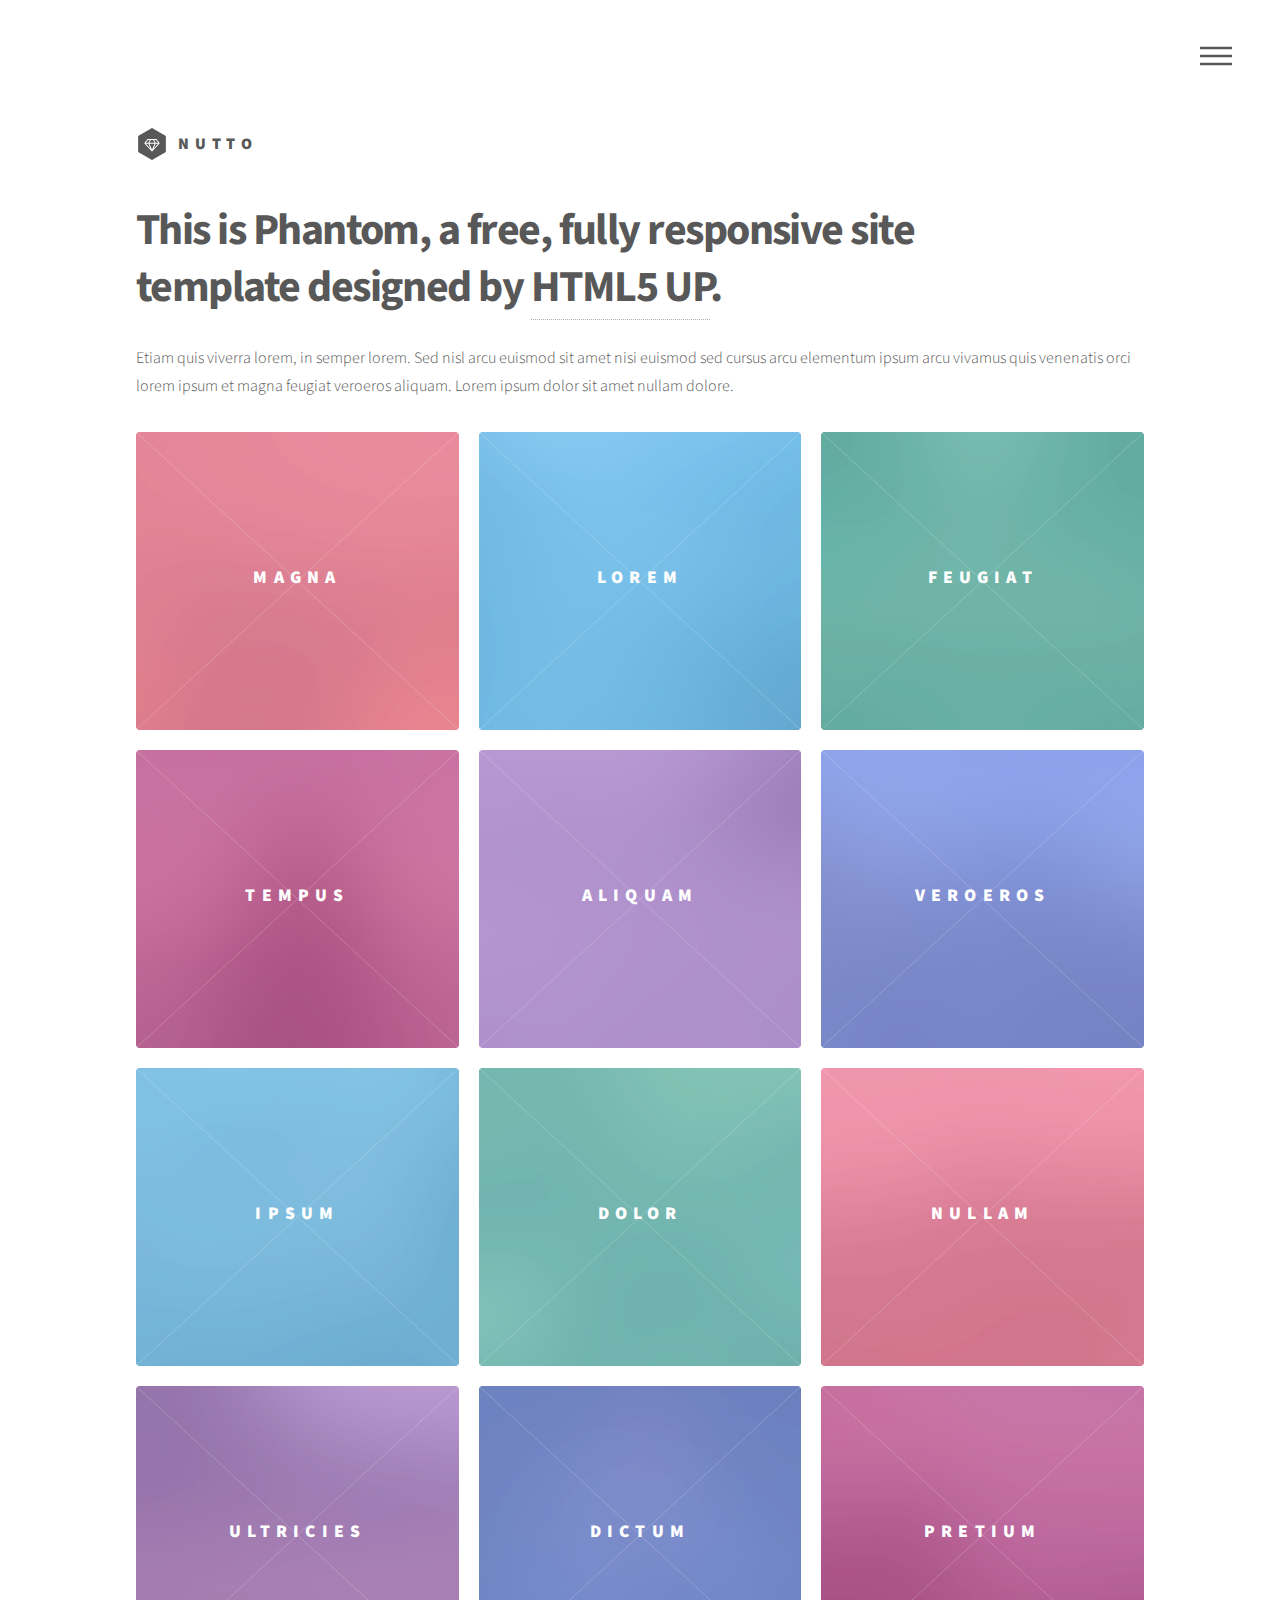
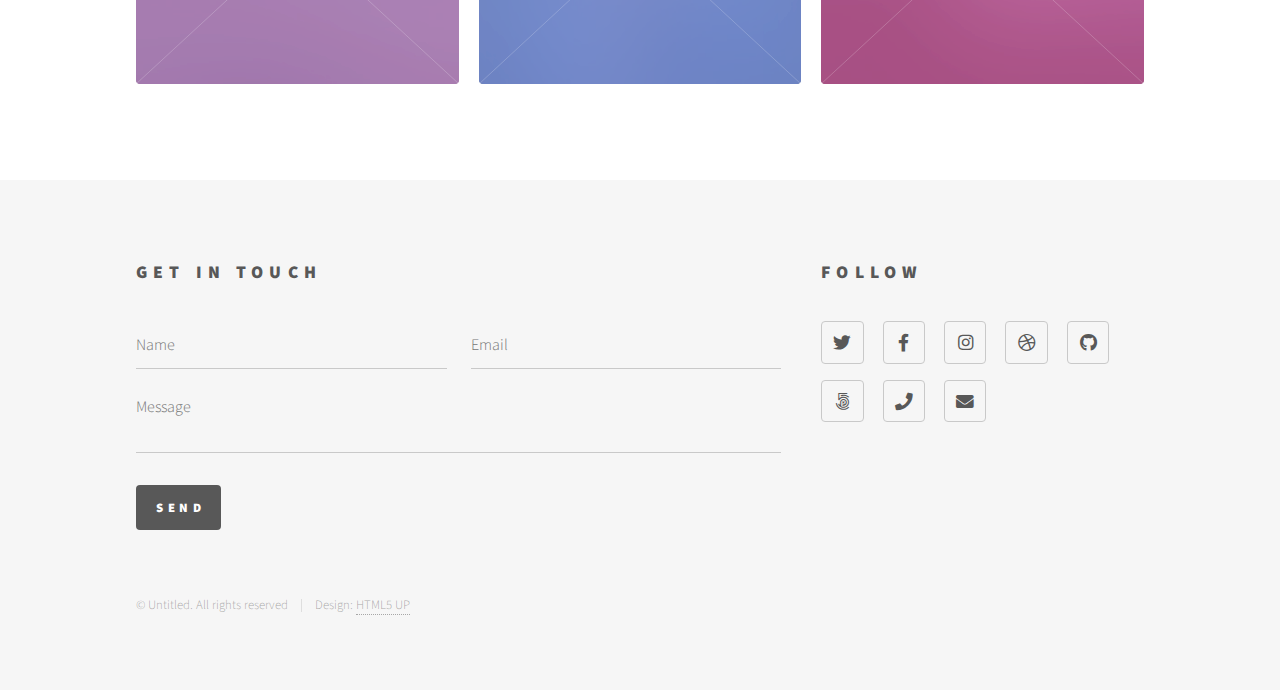
==== commit f1e45dde: "Upload" ====
--- a/index.html
+++ b/index.html
@@ -6,7 +6,7 @@
 -->
 <html>
 	<head>
-		<title>Phantom by HTML5 UP</title>
+		<title>Nuttokung</title>
 		<meta charset="utf-8" />
 		<meta name="viewport" content="width=device-width, initial-scale=1, user-scalable=no" />
 		<link rel="stylesheet" href="assets/css/main.css" />
@@ -22,7 +22,7 @@
 
 							<!-- Logo -->
 								<a href="index.html" class="logo">
-									<span class="symbol"><img src="images/logo.svg" alt="" /></span><span class="title">Phantom</span>
+									<span class="symbol"><img src="images/logo.svg" alt="" /></span><span class="title">Nutto</span>
 								</a>
 
 							<!-- Nav -->
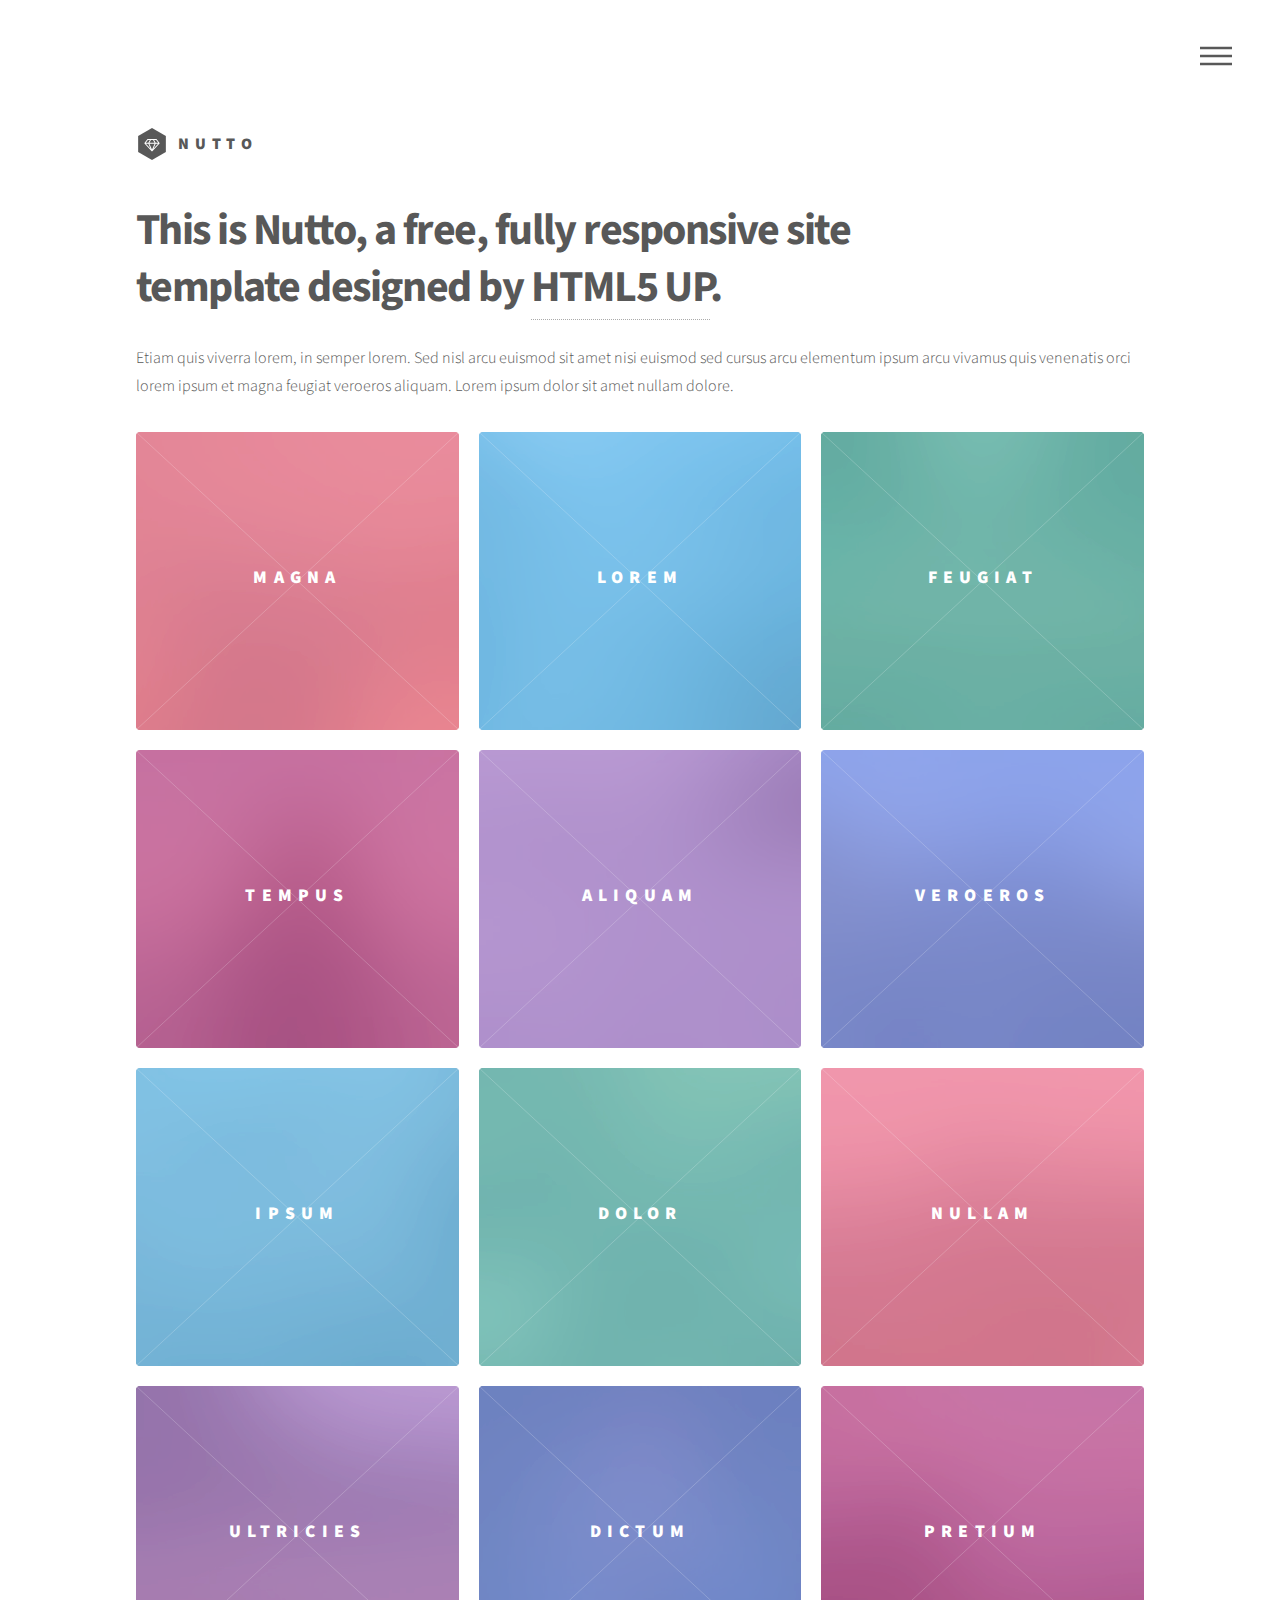
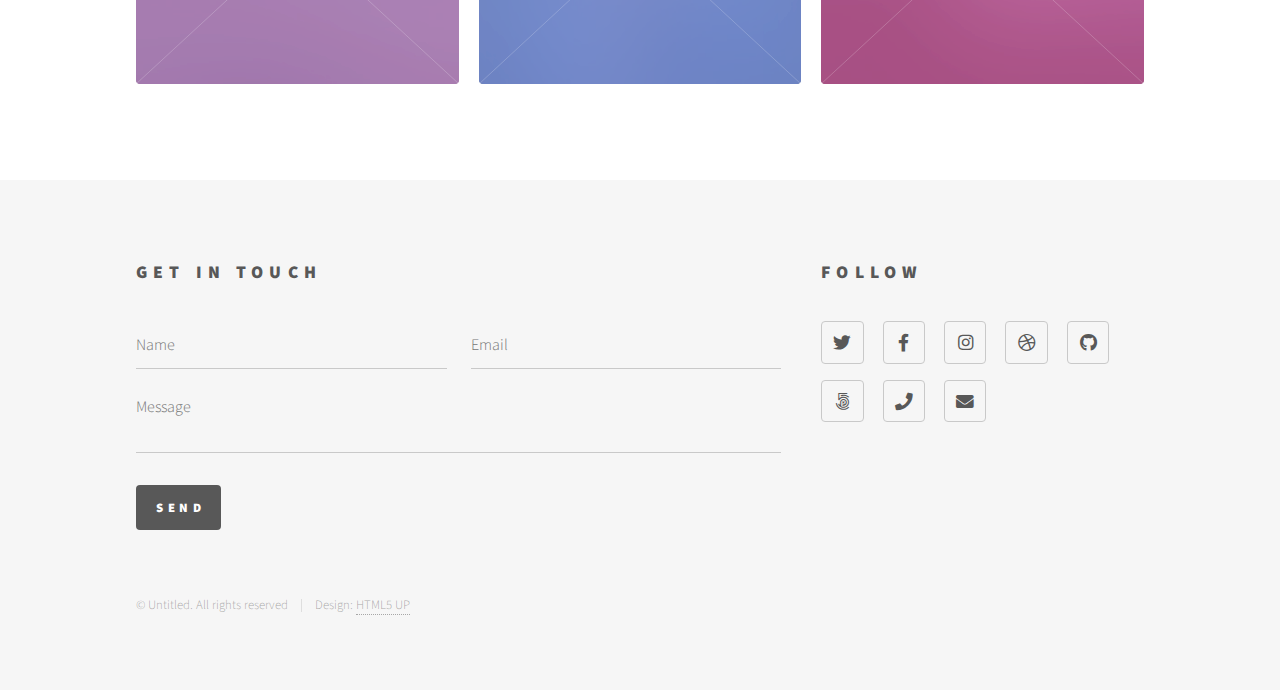
==== commit 160794b8: "Update" ====
--- a/index.html
+++ b/index.html
@@ -51,7 +51,7 @@
 					<div id="main">
 						<div class="inner">
 							<header>
-								<h1>This is Phantom, a free, fully responsive site<br />
+								<h1>This is Nutto, a free, fully responsive site<br />
 								template designed by <a href="http://html5up.net">HTML5 UP</a>.</h1>
 								<p>Etiam quis viverra lorem, in semper lorem. Sed nisl arcu euismod sit amet nisi euismod sed cursus arcu elementum ipsum arcu vivamus quis venenatis orci lorem ipsum et magna feugiat veroeros aliquam. Lorem ipsum dolor sit amet nullam dolore.</p>
 							</header>
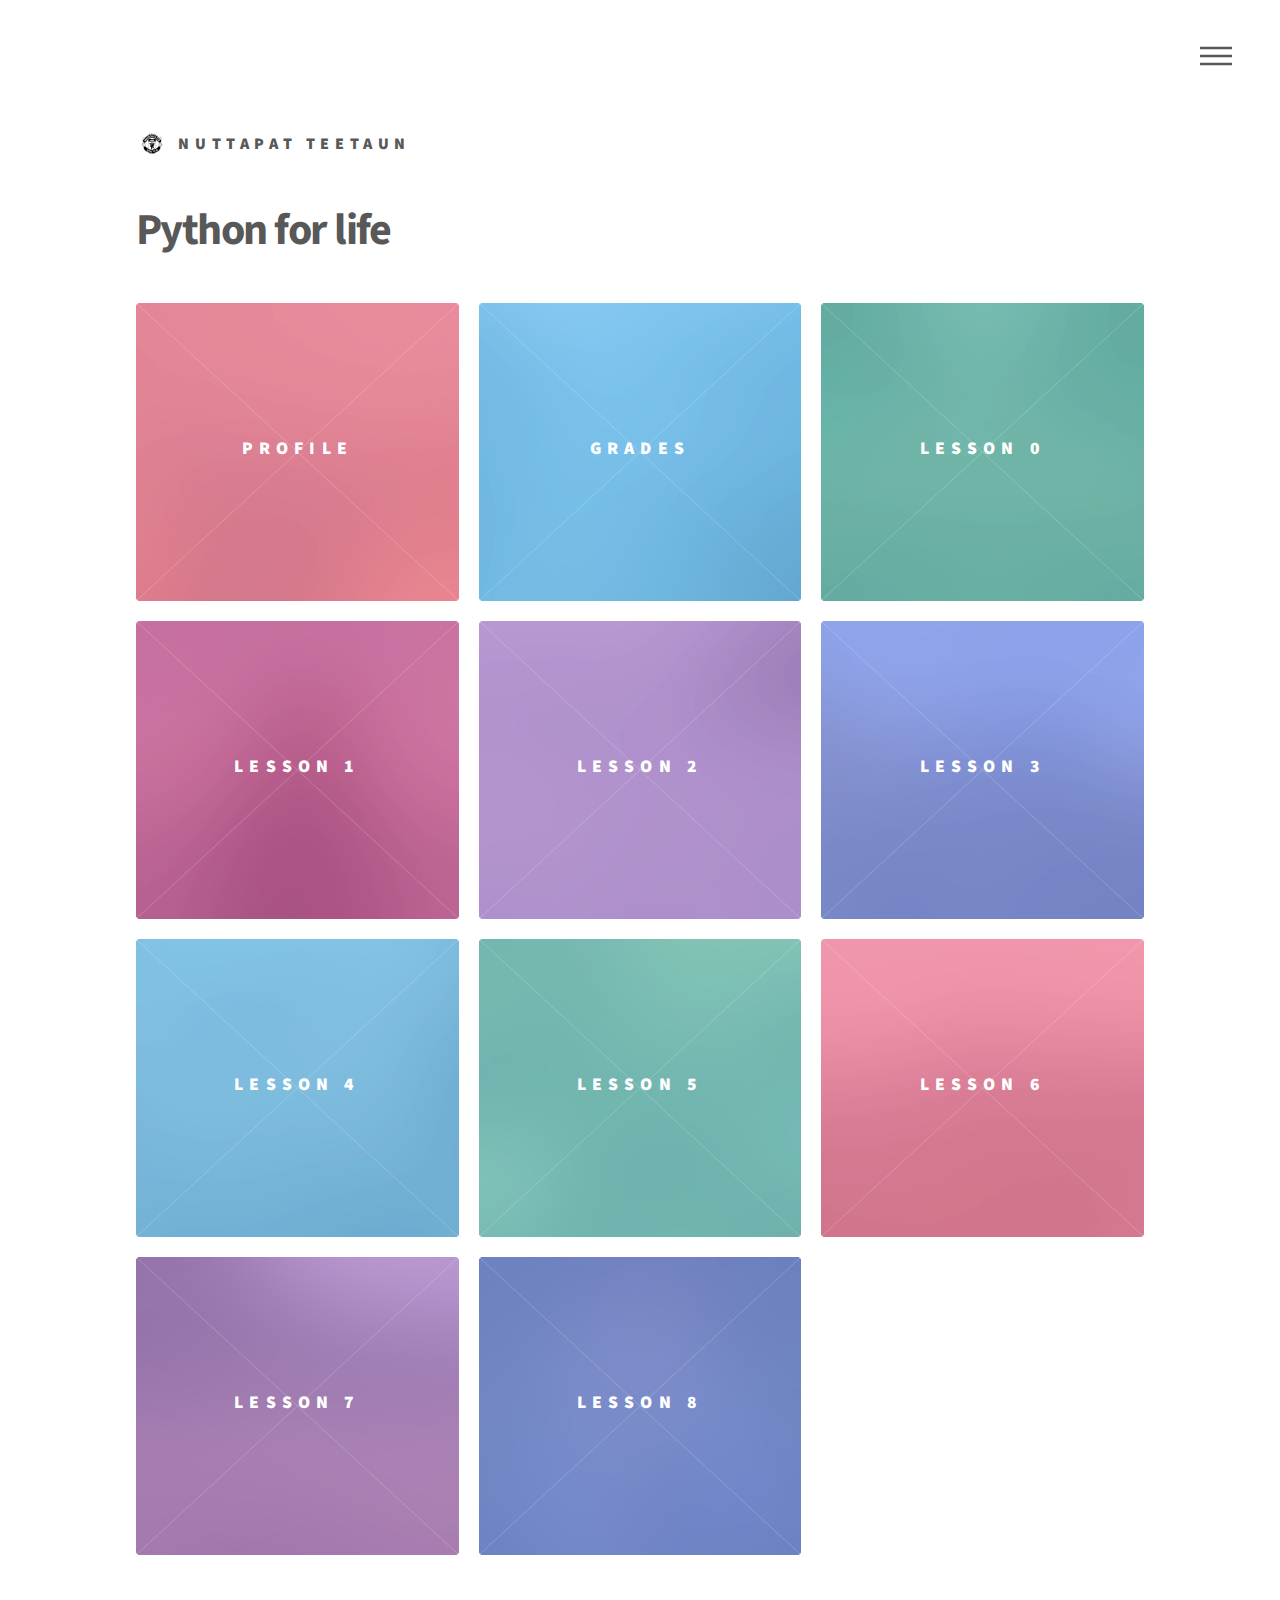
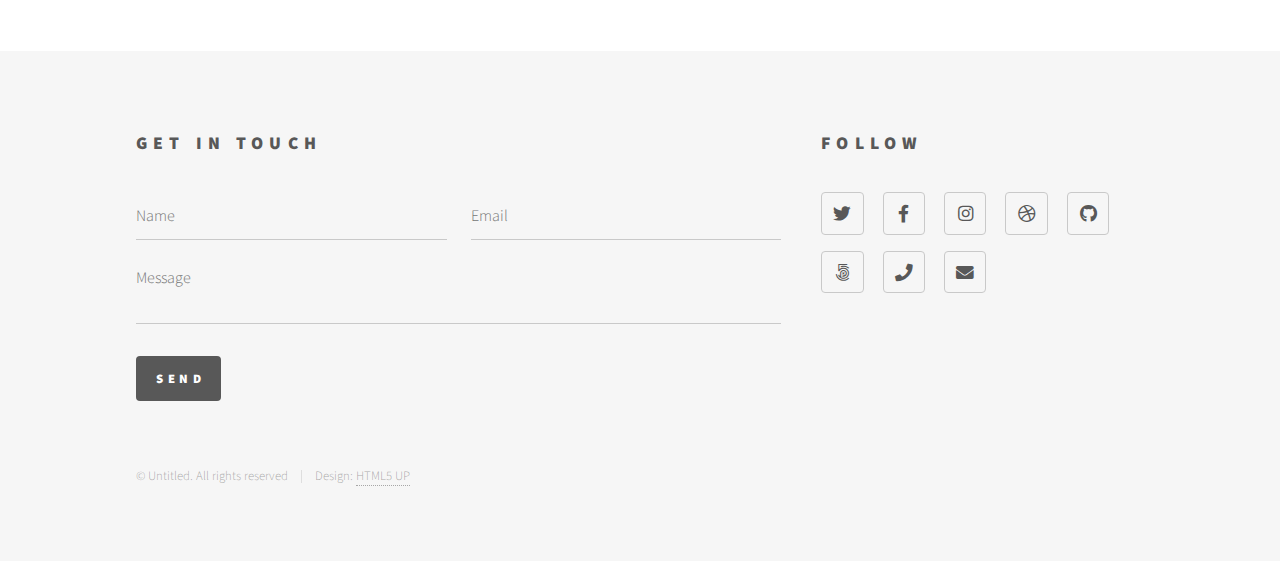
==== commit c6950e03: "Update" ====
--- a/index.html
+++ b/index.html
@@ -6,7 +6,7 @@
 -->
 <html>
 	<head>
-		<title>Nuttokung</title>
+		<title>Manu FC</title>
 		<meta charset="utf-8" />
 		<meta name="viewport" content="width=device-width, initial-scale=1, user-scalable=no" />
 		<link rel="stylesheet" href="assets/css/main.css" />
@@ -22,7 +22,7 @@
 
 							<!-- Logo -->
 								<a href="index.html" class="logo">
-									<span class="symbol"><img src="images/logo.svg" alt="" /></span><span class="title">Nutto</span>
+									<span class="symbol"><img src="images/Dvy9T5.svg" alt="" /></span><span class="title">Nuttapat Teetaun</span>
 								</a>
 
 							<!-- Nav -->
@@ -40,9 +40,9 @@
 						<h2>Menu</h2>
 						<ul>
 							<li><a href="index.html">Home</a></li>
-							<li><a href="generic.html">Ipsum veroeros</a></li>
-							<li><a href="generic.html">Tempus etiam</a></li>
-							<li><a href="generic.html">Consequat dolor</a></li>
+							<li><a href="generic.html">Profile</a></li>
+							<li><a href="generic.html">Grades</a></li>
+							<li><a href="generic.html">Lesson 1</a></li>
 							<li><a href="elements.html">Elements</a></li>
 						</ul>
 					</nav>
@@ -51,9 +51,7 @@
 					<div id="main">
 						<div class="inner">
 							<header>
-								<h1>This is Nutto, a free, fully responsive site<br />
-								template designed by <a href="http://html5up.net">HTML5 UP</a>.</h1>
-								<p>Etiam quis viverra lorem, in semper lorem. Sed nisl arcu euismod sit amet nisi euismod sed cursus arcu elementum ipsum arcu vivamus quis venenatis orci lorem ipsum et magna feugiat veroeros aliquam. Lorem ipsum dolor sit amet nullam dolore.</p>
+								<h1>Python for life<br />
 							</header>
 							<section class="tiles">
 								<article class="style1">
@@ -61,9 +59,9 @@
 										<img src="images/pic01.jpg" alt="" />
 									</span>
 									<a href="generic.html">
-										<h2>Magna</h2>
-										<div class="content">
-											<p>Sed nisl arcu euismod sit amet nisi lorem etiam dolor veroeros et feugiat.</p>
+										<h2>Profile</h2>
+										<div class="content">
+											<p>About Nuttapat Teeteaun profile.</p>
 										</div>
 									</a>
 								</article>
@@ -72,9 +70,9 @@
 										<img src="images/pic02.jpg" alt="" />
 									</span>
 									<a href="generic.html">
-										<h2>Lorem</h2>
-										<div class="content">
-											<p>Sed nisl arcu euismod sit amet nisi lorem etiam dolor veroeros et feugiat.</p>
+										<h2>Grades</h2>
+										<div class="content">
+											<p>About Nuttapat Teetaun grades.</p>
 										</div>
 									</a>
 								</article>
@@ -83,9 +81,10 @@
 										<img src="images/pic03.jpg" alt="" />
 									</span>
 									<a href="generic.html">
-										<h2>Feugiat</h2>
-										<div class="content">
-											<p>Sed nisl arcu euismod sit amet nisi lorem etiam dolor veroeros et feugiat.</p>
+										<h2>Lesson 0</h2>
+										<div class="content">
+											<p>Introduction to Computer Programming and Python 
+												Setup Working Environment.</p>
 										</div>
 									</a>
 								</article>
@@ -94,9 +93,11 @@
 										<img src="images/pic04.jpg" alt="" />
 									</span>
 									<a href="generic.html">
-										<h2>Tempus</h2>
-										<div class="content">
-											<p>Sed nisl arcu euismod sit amet nisi lorem etiam dolor veroeros et feugiat.</p>
+										<h2>Lesson 1</h2>
+										<div class="content">
+											<p>Computer and Programming
+												Flowchart
+												Data types.</p>
 										</div>
 									</a>
 								</article>
@@ -105,9 +106,9 @@
 										<img src="images/pic05.jpg" alt="" />
 									</span>
 									<a href="generic.html">
-										<h2>Aliquam</h2>
-										<div class="content">
-											<p>Sed nisl arcu euismod sit amet nisi lorem etiam dolor veroeros et feugiat.</p>
+										<h2>Lesson 2</h2>
+										<div class="content">
+											<p>Selection If-elif-else.</p>
 										</div>
 									</a>
 								</article>
@@ -116,9 +117,9 @@
 										<img src="images/pic06.jpg" alt="" />
 									</span>
 									<a href="generic.html">
-										<h2>Veroeros</h2>
-										<div class="content">
-											<p>Sed nisl arcu euismod sit amet nisi lorem etiam dolor veroeros et feugiat.</p>
+										<h2>Lesson 3</h2>
+										<div class="content">
+											<p>Repetition While For.</p>
 										</div>
 									</a>
 								</article>
@@ -127,9 +128,9 @@
 										<img src="images/pic07.jpg" alt="" />
 									</span>
 									<a href="generic.html">
-										<h2>Ipsum</h2>
-										<div class="content">
-											<p>Sed nisl arcu euismod sit amet nisi lorem etiam dolor veroeros et feugiat.</p>
+										<h2>Lesson 4</h2>
+										<div class="content">
+											<p>String.</p>
 										</div>
 									</a>
 								</article>
@@ -138,9 +139,9 @@
 										<img src="images/pic08.jpg" alt="" />
 									</span>
 									<a href="generic.html">
-										<h2>Dolor</h2>
-										<div class="content">
-											<p>Sed nisl arcu euismod sit amet nisi lorem etiam dolor veroeros et feugiat.</p>
+										<h2>Lesson 5</h2>
+										<div class="content">
+											<p>Functions.</p>
 										</div>
 									</a>
 								</article>
@@ -149,9 +150,9 @@
 										<img src="images/pic09.jpg" alt="" />
 									</span>
 									<a href="generic.html">
-										<h2>Nullam</h2>
-										<div class="content">
-											<p>Sed nisl arcu euismod sit amet nisi lorem etiam dolor veroeros et feugiat.</p>
+										<h2>Lesson 6</h2>
+										<div class="content">
+											<p>Files and exceptions.</p>
 										</div>
 									</a>
 								</article>
@@ -160,9 +161,9 @@
 										<img src="images/pic10.jpg" alt="" />
 									</span>
 									<a href="generic.html">
-										<h2>Ultricies</h2>
-										<div class="content">
-											<p>Sed nisl arcu euismod sit amet nisi lorem etiam dolor veroeros et feugiat.</p>
+										<h2>Lesson 7</h2>
+										<div class="content">
+											<p>Lists and Tuples.</p>
 										</div>
 									</a>
 								</article>
@@ -171,20 +172,16 @@
 										<img src="images/pic11.jpg" alt="" />
 									</span>
 									<a href="generic.html">
-										<h2>Dictum</h2>
-										<div class="content">
-											<p>Sed nisl arcu euismod sit amet nisi lorem etiam dolor veroeros et feugiat.</p>
+										<h2>Lesson 8</h2>
+										<div class="content">
+											<p>Dictionary and set.</p>
 										</div>
 									</a>
 								</article>
 								<article class="style4">
 									<span class="image">
-										<img src="images/pic12.jpg" alt="" />
-									</span>
-									<a href="generic.html">
-										<h2>Pretium</h2>
-										<div class="content">
-											<p>Sed nisl arcu euismod sit amet nisi lorem etiam dolor veroeros et feugiat.</p>
+									</span>
+										<div class="content">
 										</div>
 									</a>
 								</article>
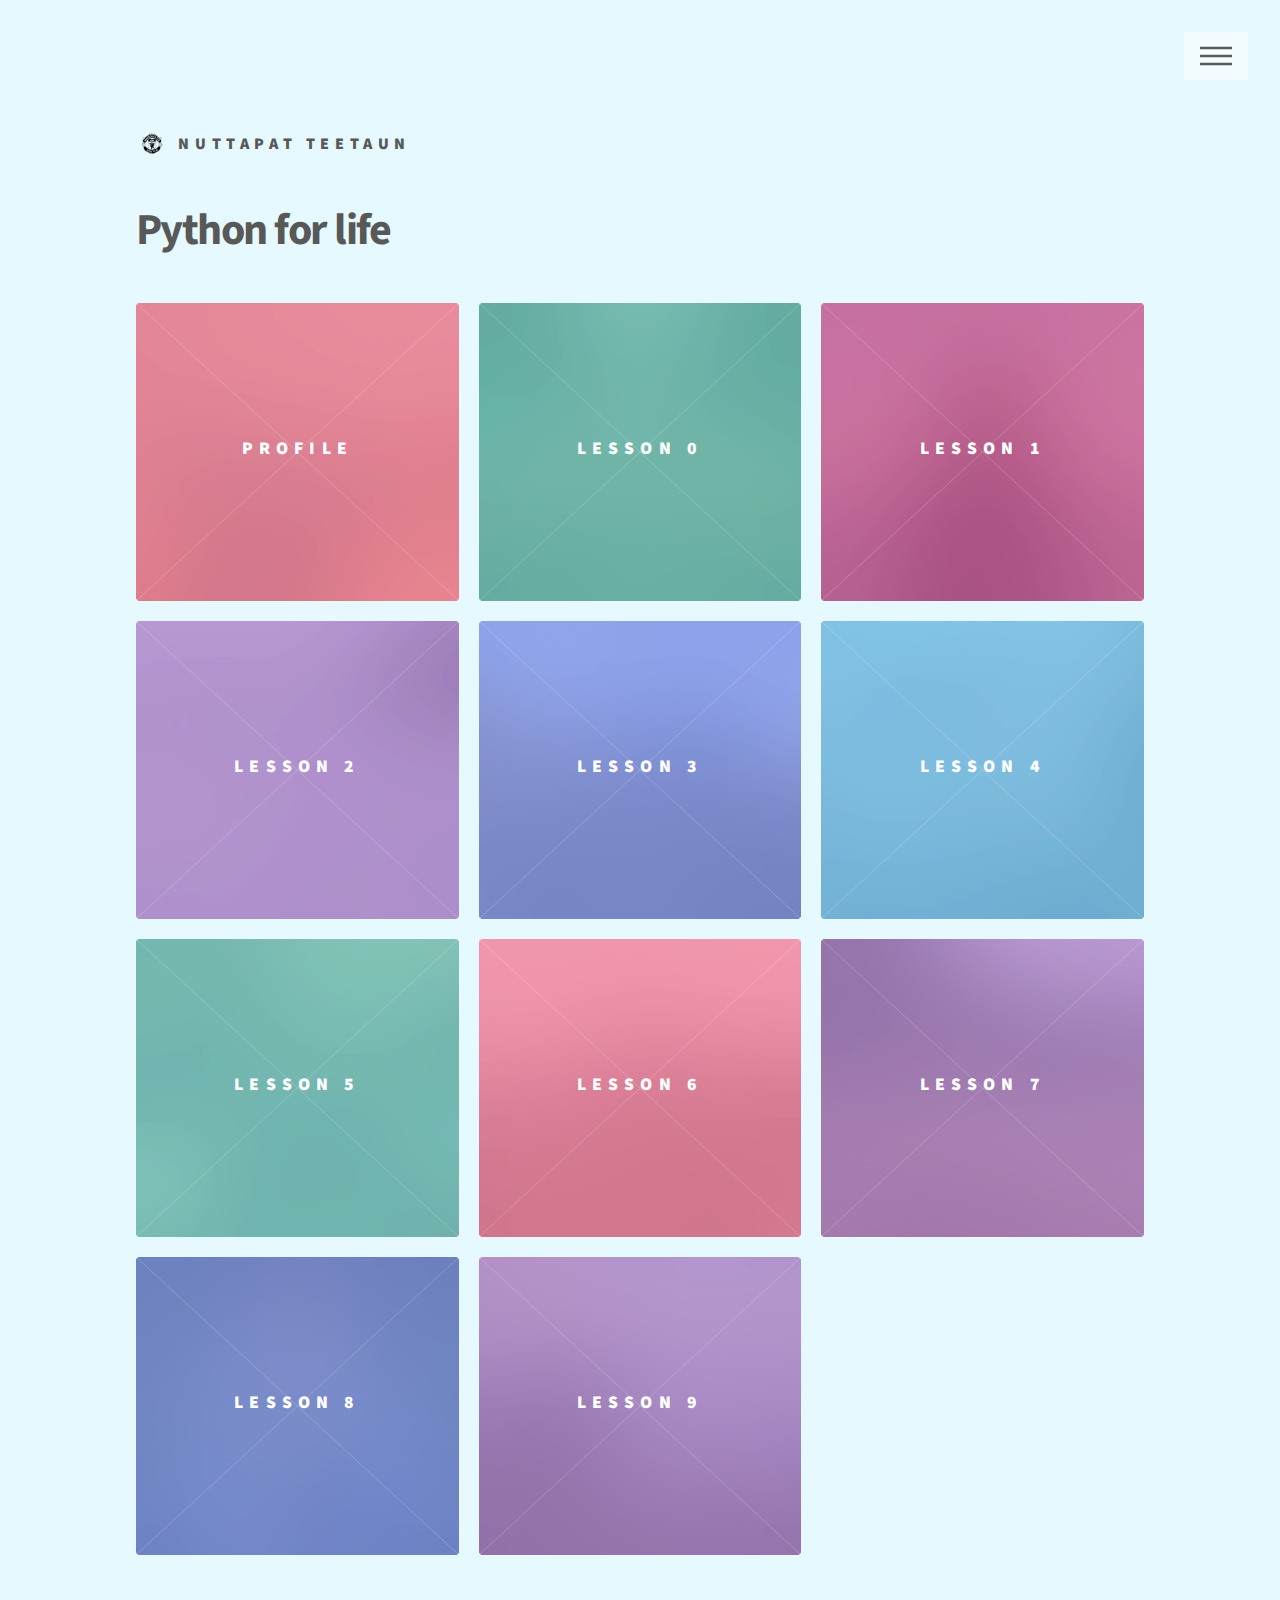
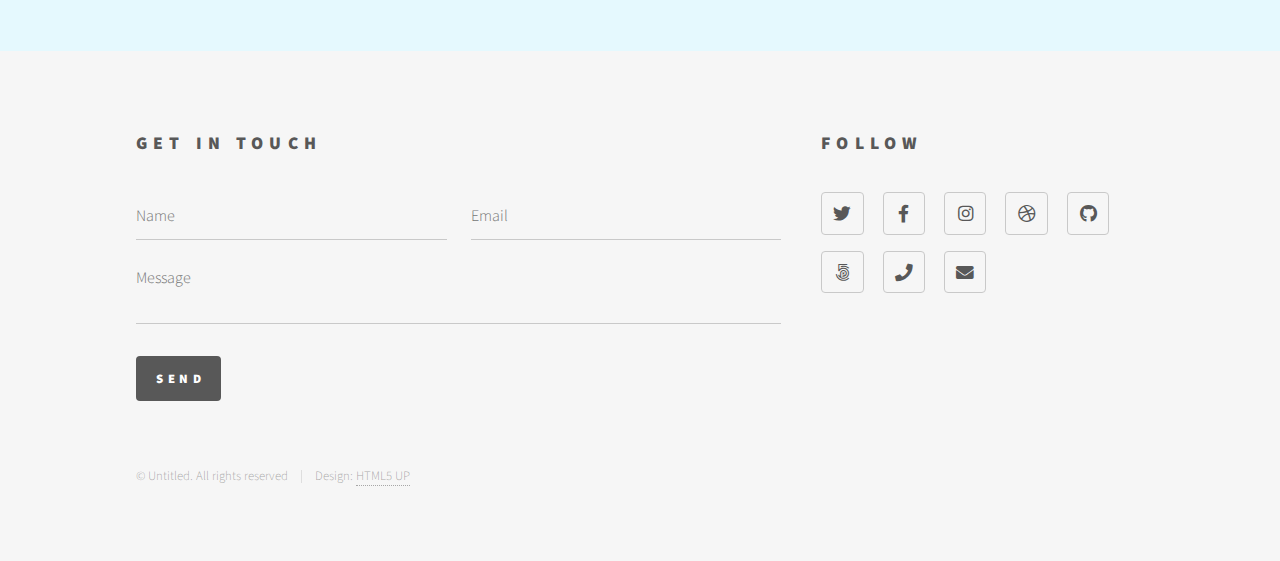
==== commit 581be8cc: "Update" ====
--- a/index.html
+++ b/index.html
@@ -11,6 +11,7 @@
 		<meta name="viewport" content="width=device-width, initial-scale=1, user-scalable=no" />
 		<link rel="stylesheet" href="assets/css/main.css" />
 		<noscript><link rel="stylesheet" href="assets/css/noscript.css" /></noscript>
+         <link rel="stylesheet" href="assets/css/bg.css">
 	</head>
 	<body class="is-preload">
 		<!-- Wrapper -->
@@ -58,29 +59,18 @@
 									<span class="image">
 										<img src="images/pic01.jpg" alt="" />
 									</span>
-									<a href="generic.html">
+									<a href="Profile.html">
 										<h2>Profile</h2>
 										<div class="content">
 											<p>About Nuttapat Teeteaun profile.</p>
 										</div>
 									</a>
 								</article>
-								<article class="style2">
-									<span class="image">
-										<img src="images/pic02.jpg" alt="" />
-									</span>
-									<a href="generic.html">
-										<h2>Grades</h2>
-										<div class="content">
-											<p>About Nuttapat Teetaun grades.</p>
-										</div>
-									</a>
-								</article>
 								<article class="style3">
 									<span class="image">
 										<img src="images/pic03.jpg" alt="" />
 									</span>
-									<a href="generic.html">
+									<a href="L00.html">
 										<h2>Lesson 0</h2>
 										<div class="content">
 											<p>Introduction to Computer Programming and Python 
@@ -92,7 +82,7 @@
 									<span class="image">
 										<img src="images/pic04.jpg" alt="" />
 									</span>
-									<a href="generic.html">
+									<a href="L01.html">
 										<h2>Lesson 1</h2>
 										<div class="content">
 											<p>Computer and Programming
@@ -178,6 +168,19 @@
 										</div>
 									</a>
 								</article>
+								<article class="style5">
+									<span class="image">
+										<img src="images/pic12.jpg" alt="" />
+									</span>
+									<a href="generic.html">
+										<h2>Lesson 9</h2>
+										<div class="content">
+											<p>Lists and Tuples.</p>
+										</div>
+									</a>
+								</article>
+								
+
 								<article class="style4">
 									<span class="image">
 									</span>
@@ -222,6 +225,8 @@
 									<li><a href="#" class="icon brands style2 fa-500px"><span class="label">500px</span></a></li>
 									<li><a href="#" class="icon solid style2 fa-phone"><span class="label">Phone</span></a></li>
 									<li><a href="#" class="icon solid style2 fa-envelope"><span class="label">Email</span></a></li>
+									
+									
 								</ul>
 							</section>
 							<ul class="copyright">
--- a/assets/css/bg.css
+++ b/assets/css/bg.css
@@ -0,0 +1,4 @@
+body {
+    background-color: #E5F9FE;
+    
+}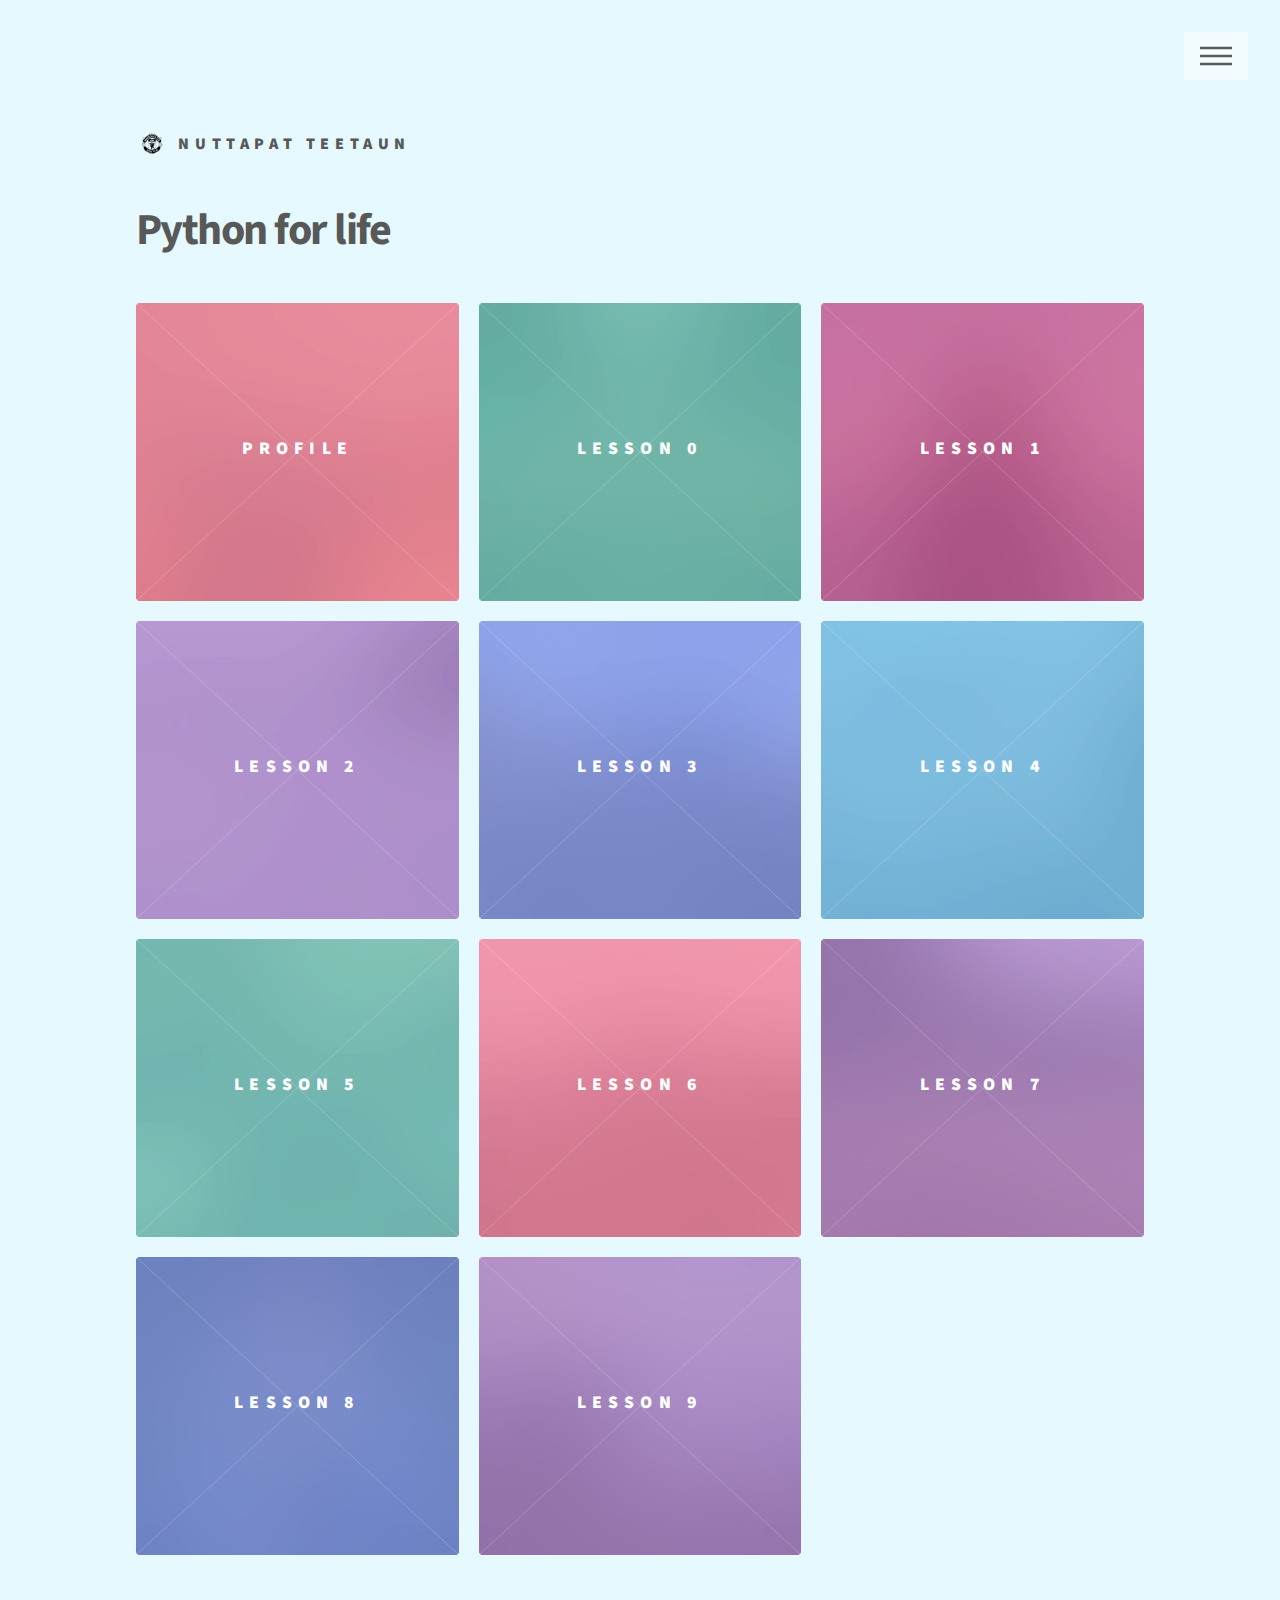
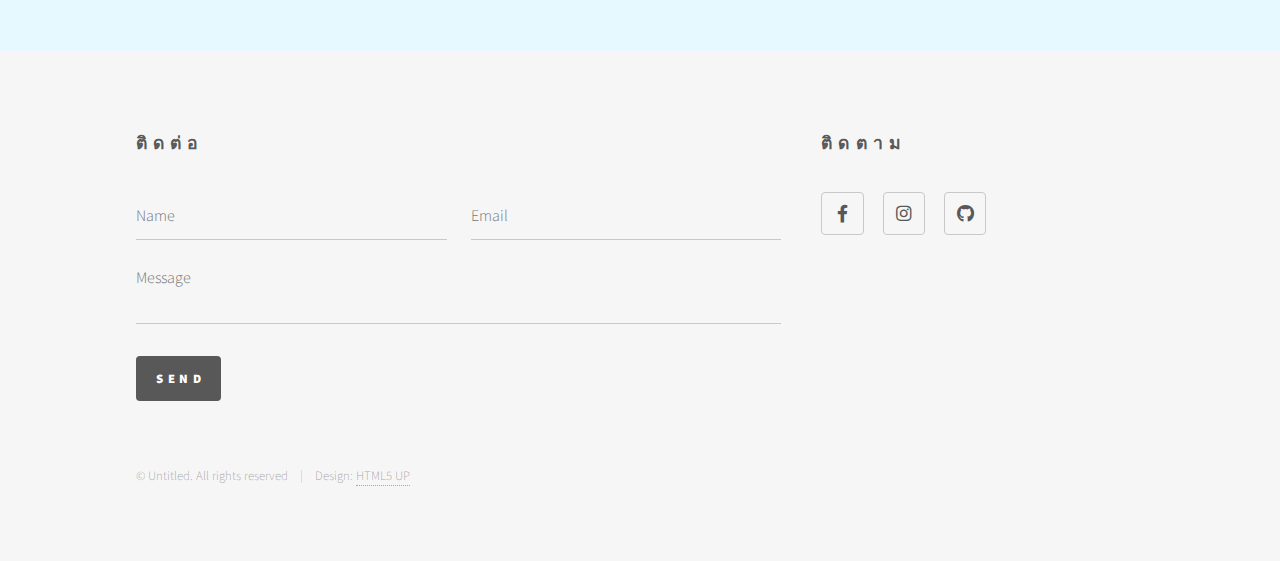
==== commit 5299a04d: "update 3" ====
--- a/index.html
+++ b/index.html
@@ -41,10 +41,17 @@
 						<h2>Menu</h2>
 						<ul>
 							<li><a href="index.html">Home</a></li>
-							<li><a href="generic.html">Profile</a></li>
-							<li><a href="generic.html">Grades</a></li>
-							<li><a href="generic.html">Lesson 1</a></li>
-							<li><a href="elements.html">Elements</a></li>
+							<li><a href="Profile.html">Profile</a></li>
+							<li><a href="L00.html">Introduction</a></li>
+							<li><a href="L01.html">Lesson 1</a></li>
+							<li><a href="L02.html">Lesson 2</a></li>
+							<li><a href="L03.html">Lesson 3</a></li>
+							<li><a href="L04.html">Lesson 4</a></li>
+							<li><a href="L05.html">Lesson 5</a></li>
+							<li><a href="L06.html">Lesson 6</a></li>
+							<li><a href="L07.html">Lesson 7</a></li>
+							<li><a href="L08.html">Lesson 8</a></li>
+							<li><a href="L09.html">Lesson 9</a></li>
 						</ul>
 					</nav>
 
@@ -95,7 +102,7 @@
 									<span class="image">
 										<img src="images/pic05.jpg" alt="" />
 									</span>
-									<a href="generic.html">
+									<a href="L02.html">
 										<h2>Lesson 2</h2>
 										<div class="content">
 											<p>Selection If-elif-else.</p>
@@ -106,7 +113,7 @@
 									<span class="image">
 										<img src="images/pic06.jpg" alt="" />
 									</span>
-									<a href="generic.html">
+									<a href="L03.html">
 										<h2>Lesson 3</h2>
 										<div class="content">
 											<p>Repetition While For.</p>
@@ -117,7 +124,7 @@
 									<span class="image">
 										<img src="images/pic07.jpg" alt="" />
 									</span>
-									<a href="generic.html">
+									<a href="L04.html">
 										<h2>Lesson 4</h2>
 										<div class="content">
 											<p>String.</p>
@@ -128,7 +135,7 @@
 									<span class="image">
 										<img src="images/pic08.jpg" alt="" />
 									</span>
-									<a href="generic.html">
+									<a href="L05.html">
 										<h2>Lesson 5</h2>
 										<div class="content">
 											<p>Functions.</p>
@@ -139,7 +146,7 @@
 									<span class="image">
 										<img src="images/pic09.jpg" alt="" />
 									</span>
-									<a href="generic.html">
+									<a href="L06.html">
 										<h2>Lesson 6</h2>
 										<div class="content">
 											<p>Files and exceptions.</p>
@@ -150,7 +157,7 @@
 									<span class="image">
 										<img src="images/pic10.jpg" alt="" />
 									</span>
-									<a href="generic.html">
+									<a href="L07.html">
 										<h2>Lesson 7</h2>
 										<div class="content">
 											<p>Lists and Tuples.</p>
@@ -161,7 +168,7 @@
 									<span class="image">
 										<img src="images/pic11.jpg" alt="" />
 									</span>
-									<a href="generic.html">
+									<a href="L08.html">
 										<h2>Lesson 8</h2>
 										<div class="content">
 											<p>Dictionary and set.</p>
@@ -172,7 +179,7 @@
 									<span class="image">
 										<img src="images/pic12.jpg" alt="" />
 									</span>
-									<a href="generic.html">
+									<a href="L09.html">
 										<h2>Lesson 9</h2>
 										<div class="content">
 											<p>Lists and Tuples.</p>
@@ -196,7 +203,7 @@
 					<footer id="footer">
 						<div class="inner">
 							<section>
-								<h2>Get in touch</h2>
+								<h2>ติดต่อ</h2>
 								<form method="post" action="#">
 									<div class="fields">
 										<div class="field half">
@@ -215,18 +222,11 @@
 								</form>
 							</section>
 							<section>
-								<h2>Follow</h2>
+								<h2>ติดตาม</h2>
 								<ul class="icons">
-									<li><a href="#" class="icon brands style2 fa-twitter"><span class="label">Twitter</span></a></li>
-									<li><a href="#" class="icon brands style2 fa-facebook-f"><span class="label">Facebook</span></a></li>
-									<li><a href="#" class="icon brands style2 fa-instagram"><span class="label">Instagram</span></a></li>
-									<li><a href="#" class="icon brands style2 fa-dribbble"><span class="label">Dribbble</span></a></li>
-									<li><a href="#" class="icon brands style2 fa-github"><span class="label">GitHub</span></a></li>
-									<li><a href="#" class="icon brands style2 fa-500px"><span class="label">500px</span></a></li>
-									<li><a href="#" class="icon solid style2 fa-phone"><span class="label">Phone</span></a></li>
-									<li><a href="#" class="icon solid style2 fa-envelope"><span class="label">Email</span></a></li>
-									
-									
+									<li><a href="https://www.facebook.com/nutto.teetaun.5" class="icon brands style2 fa-facebook-f"><span class="label">Facebook</span></a></li>
+									<li><a href="https://www.instagram.com/nuttoteetaun/" class="icon brands style2 fa-instagram"><span class="label">Instagram</span></a></li>
+									<li><a href="https://github.com/Nutto456" class="icon brands style2 fa-github"><span class="label">GitHub</span></a></li>																	
 								</ul>
 							</section>
 							<ul class="copyright">
